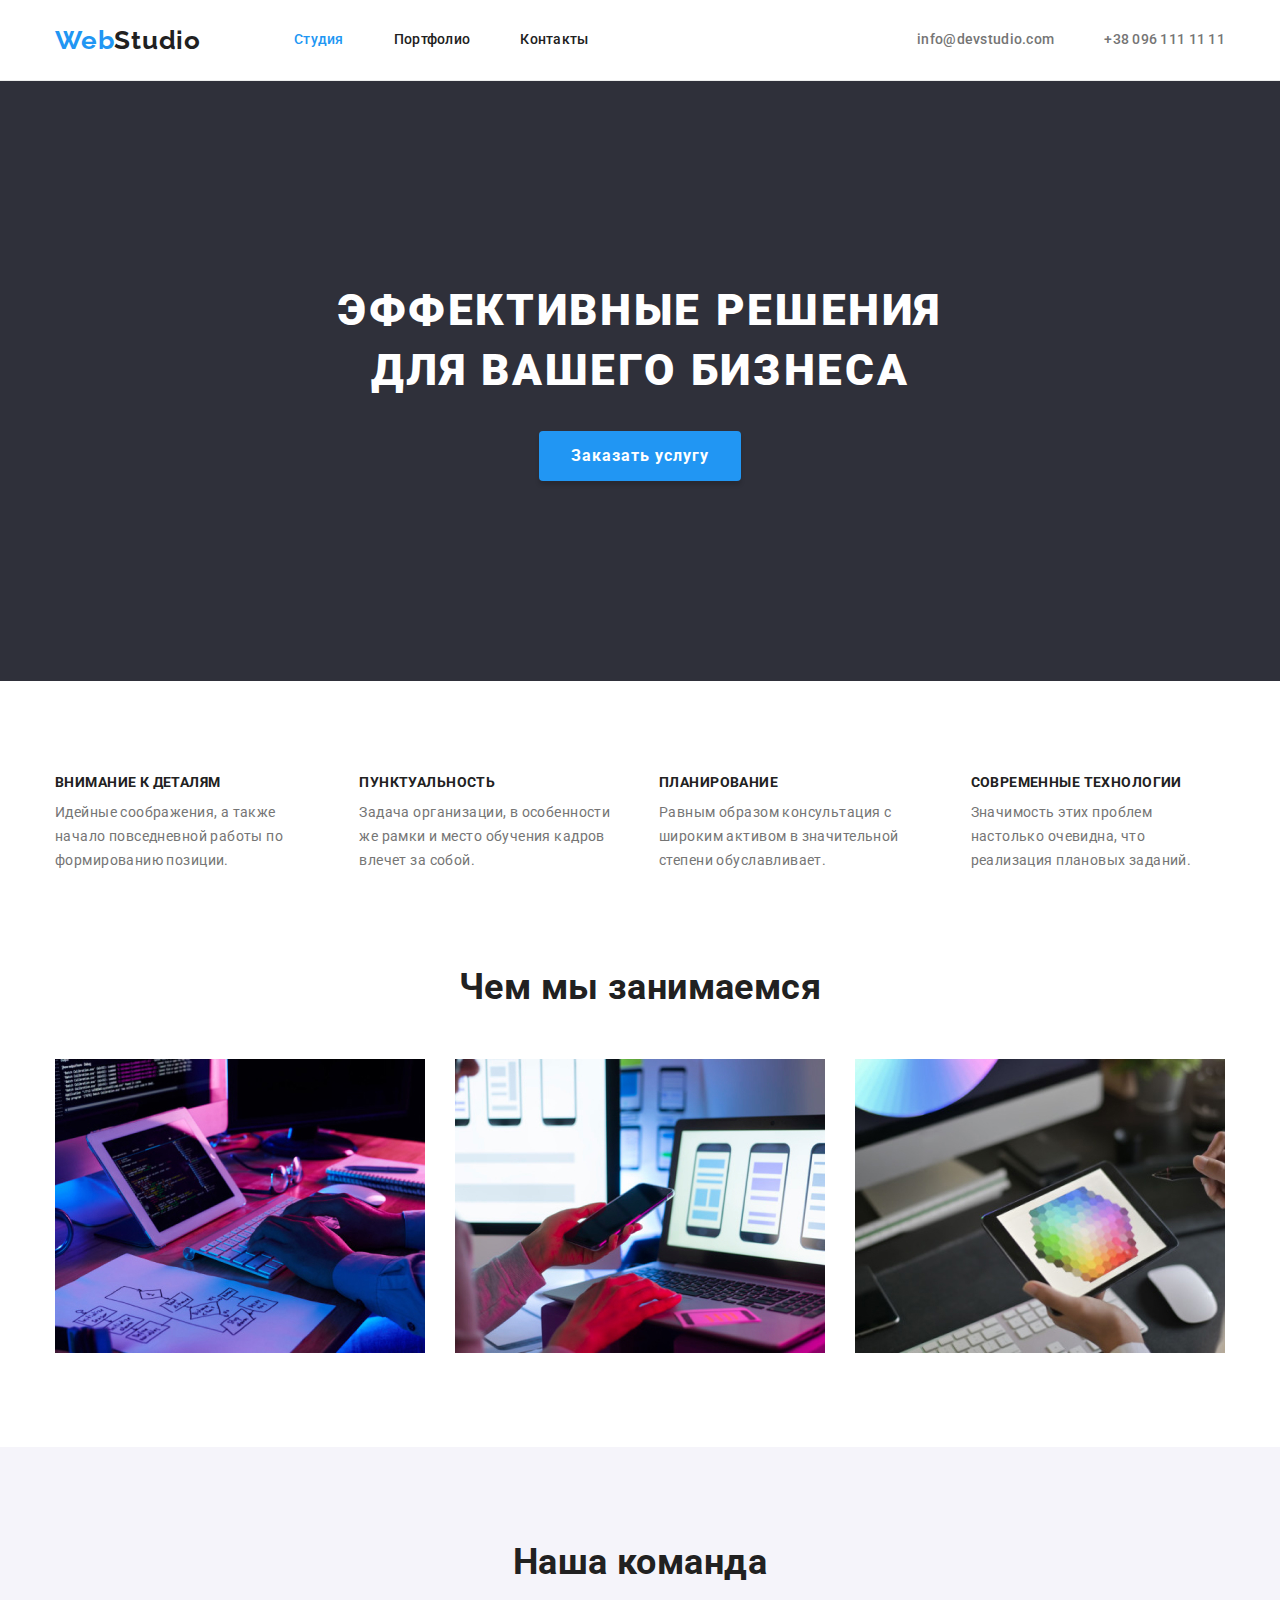
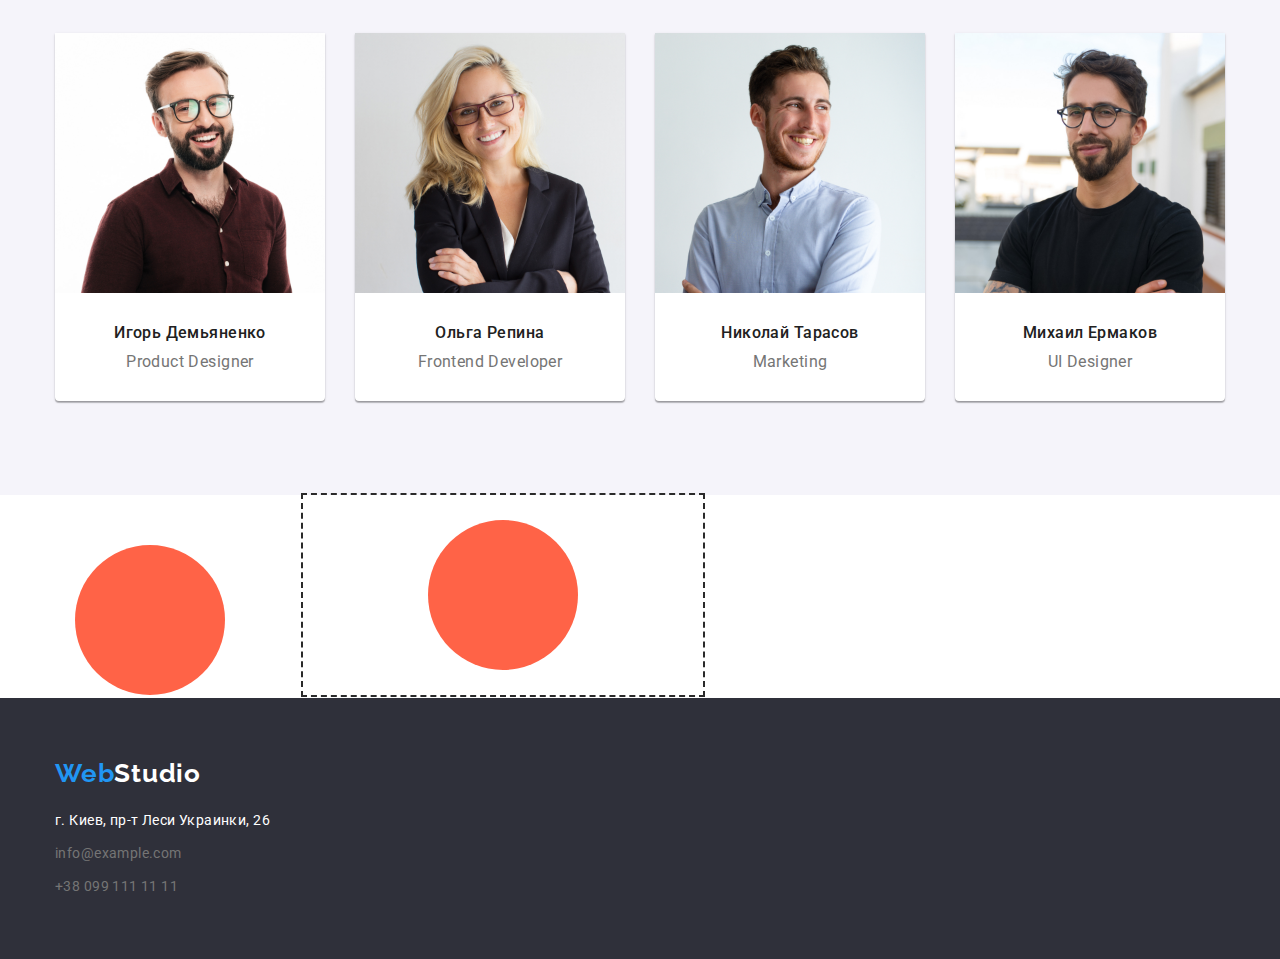
==== index.html @ 189f7c7a "Добавляет макет" ====
<!DOCTYPE html>
<html lang="ru">
<head>
    <meta charset="UTF-8">
    <meta http-equiv="X-UA-Compatible" content="IE=edge">
    <meta name="viewport" content="width=device-width, initial-scale=1.0">
    <title>WebStudio</title>
    <link rel="preconnect" href="https://fonts.googleapis.com">
    <link rel="preconnect" href="https://fonts.gstatic.com" crossorigin>
    <link href="https://fonts.googleapis.com/css2?family=Raleway:wght@700&family=Roboto:wght@400;500;700&display=swap" rel="stylesheet">
    <link rel="stylesheet" href="https://cdnjs.cloudflare.com/ajax/libs/modern-normalize/1.1.0/modern-normalize.min.css">
    <link rel="stylesheet" href="./css/styles.css">
</head>
<body>
    <!--Header-->
    <header class="header">
        <div class="container">
            <nav class="main-nav">
                <a href="./index.html" class="logo"><span class="logo-accent">Web</span>Studio</a>
            
                <ul class="sait-nav list">
                    <li class="sait-nav-item"><a href="./index.html" class="link current">Студия</a></li>
                    <li class="sait-nav-item"><a href="./portfolio.html" class="link">Портфолио</a></li>
                    <li class="sait-nav-item"><a href="" class="link">Контакты</a></li>
                </ul>
            </nav>
            
            <ul class="contacts list">
                <li class="contacts-item"><a class="contacts-link" href="mailto:info@devstudio.com">info@devstudio.com</a></li>
                <li class="contacts-item"><a class="contacts-link" href="tel:+380961111111">+38 096 111 11 11</a></li>
            
            </ul>
        </div>
    </header>
    
    <!--Main-->
    <main>
        <section class="hero">
            <div class="container">
                <h1 class="hero-title">Эффективные решения для вашего бизнеса</h1>
                <button type="button" class="hero-button">Заказать услугу</button>
            </div>
        </section>

        <!--Особенности компании-->
        <section class="features">
            <div class="container">
                <h2 class="visually-hidden">Особенности компании</h2>

                <ul class="features-list list">
                    <li class="feature-item">
                        <h3 class="feature-title">Внимание к деталям</h3>
                        <p class="feature-description">Идейные соображения, а также начало повседневной работы по формированию позиции.</p>
                    </li>

                    <li class="feature-item">
                        <h3 class="feature-title">Пунктуальность</h3>
                        <p class="feature-description">Задача организации, в особенности же рамки и место обучения кадров влечет за собой.</p>
                    </li>

                    <li class="feature-item">
                        <h3 class="feature-title">Планирование</h3>
                        <p class="feature-description">Равным образом консультация с широким активом в значительной степени обуславливает.</p>
                    </li>

                    <li class="feature-item">
                        <h3 class="feature-title">Современные технологии</h3>
                        <p class="feature-description">Значимость этих проблем настолько очевидна, что реализация плановых заданий.</p>
                    </li>
                </ul>
            </div>
        </section>

        <!--Чем мы занимаемся-->
        <section class="services">
            <div class="container">
                <h2 class="section-title">Чем мы занимаемся</h2>

                <ul class="services-list list">
                    <li class="service"><img src="./img/img1.jpg" alt="Верстка сайта" width="370"></li>
                    <li class="service"><img src="./img/img2.jpg" alt="Адаптация дизайна под телефон" width="370"></li>
                    <li class="service"><img src="./img/img3.jpg" alt="Выбор цветовой гаммы" width="370"></li>
                </ul>
            </div>
        </section>

        <!--Команда-->
        <section class="employees">
            <div class="container">
                <h2 class="section-title">Наша команда</h2>
                
                <ul class="employees-list list">
                    <li class="employee">
                        <img src="./img/employee1.jpg" alt="Фото дизайнера" width="270">
                        <div class="employee-content">
                            <h3 class="employee-name">Игорь Демьяненко</h3>
                            <p lang="en" class="employee-position">Product Designer</p>
                        </div>
                    </li>
                    <li class="employee">
                        <img src="./img/employee2.jpg" alt="Фото разработчика" width="270">
                        <div class="employee-content">
                            <h3 class="employee-name">Ольга Репина</h3>
                            <p lang="en" class="employee-position">Frontend Developer</p>
                        </div>
                    </li>
                    <li class="employee">
                        <img src="./img/employee3.jpg" alt="Фото маркетолога" width="270">
                        <div class="employee-content">
                            <h3 class="employee-name">Николай Тарасов</h3>
                            <p lang="en" class="employee-position">Marketing</p>
                        </div>
                    </li>
                    <li class="employee">
                        <img src="./img/employee4.jpg" alt="Фото дизайнера интерфейсов" width="270">
                        <div class="employee-content">
                            <h3 class="employee-name">Михаил Ермаков</h3>
                            <p lang="en" class="employee-position">UI Designer</p>
                        </div>
                    </li>
                </ul>
            </div>
        </section>
        <div>
            <svg version="1.1" xmlns="http://www.w3.org/2000/svg" xmlns:xlink="http://www.w3.org/1999/xlink"
                xmlns:ev="http://www.w3.org/2001/xml-events">
                <circle r="75" cx="50%" cy="50%" fill="tomato" />
            
            </svg>
            <svg xmlns="http://www.w3.org/2000/svg" width="400" height="200" style="outline: 2px dashed #2a2a2a;">
                <circle r="75" cx="50%" cy="50%" fill="tomato" />
            </svg>
        </div>
    </main>

    <!--Footer-->
    <footer class="footer">
        <div class="footer-box container">
            <a href="./index.html" class="logo"><span class="logo-accent">Web</span>Studio</a>
            <address class="footer-contacts">
                <ul class="contacts list">
                    <li class="footer-contacts-item"><a class="contacts-link adds" href="https://goo.gl/maps/8DTcKhsca9sqMdtq7" target="_blank"
                            rel="noopener nofollow">г. Киев, пр-т Леси Украинки, 26</a></li>
                    <li class="footer-contacts-item"><a class="contacts-link" href="mailto:">info@example.com</a></li>
                    <li class="footer-contacts-item"><a class="contacts-link" href="tel:+380961111111">+38 099 111 11 11</a></li>
                </ul>
            </address>
        </div>
    </footer>
</body>
</html>
---- css/styles.css ----
:root {
    --title-color: #212121;
    --text-color: #757575;
    --accent-color: #2196F3;
    --primery-bgr-color: #FFFFFF;
    --secondary-bgr-color: #F5F4FA;
    --footer-brg-color: #2F303A;
}

body {

    background-color: var(--primary-bgr-color);
    color: var(--title-color);
    font-size: 14px;
    font-family: 'Roboto', sans-serif;
    letter-spacing: 0.03em;
    
}
h1, h2, h3, h4 { 
    margin: 0;
    color: var(--title-color);
}
p {
    margin: 0;
    color: var(--text-color);
}
img {
    display: block;
    max-width: 100%;
    height: auto;
}
.container {
    width: 1200px;
    margin-left: auto;
    margin-right: auto;
    padding-left: 15px;
    padding-right: 15px;
}

.list {
    list-style: none;
    margin: 0;
    padding: 0;
}

/* Header */
.header {
    border-bottom: 1px solid #ECECEC;

    font-weight: 500;
    line-height: 1.14;
    letter-spacing: 0.02em;
}
.header .container {
    display: flex;
    align-items: center;
}
.main-nav {
    display: flex;
    align-items: center;
}
.logo {
    color: var(--title-color);
    font-family: 'Raleway', sans-serif;
    font-weight: 700;
    font-size: 26px;
    line-height: 1.19;
    letter-spacing: 0.03em;
    text-decoration: none;
}
.logo-accent {
    color: var(--accent-color);
}
.header .logo {
    margin-right: 93px;
}
.sait-nav {
    display: flex;
}
.sait-nav-item:not(:last-child) {
    margin-right: 50px;
}
.sait-nav .link {
    display: block;
    padding-top: 32px;
    padding-bottom: 32px;

    color: var(--title-color);
    text-decoration: none;
}
.sait-nav .link.current {
    color: var(--accent-color);
}
.header .contacts {

    display: flex;
    margin-left: auto;
}

.contacts-item:not(:last-child) {
    margin-right: 50px;

}
.contacts-link {
    color: var(--text-color);
    font-style: normal;
    text-decoration: none;
}
.sait-nav .link:hover,
.sait-nav .link:focus,
.contacts-link:hover,
.contacts-link:focus,
.contacts-link.adds:hover,
.contacts-link.adds:focus {

    color: var(--accent-color);
}

/*Hero, footer */

.hero, .footer {
    background-color: var(--footer-brg-color);
}
.hero {
    padding-top: 200px;
    padding-bottom: 200px;

    text-align: center;
}
.hero-title {
    margin: 0 auto 30px auto;
    max-width: 696px;

    color: var(--primery-bgr-color);
    font-weight: 900;
    font-size: 44px;
    line-height: 1.36;
    letter-spacing: 0.06em;
    text-transform: uppercase;
}
.hero-button {
    padding: 10px 32px;
    border: 0;
    border-radius: 4px;
    
    color: var(--primery-bgr-color);
    background-color: var(--accent-color);
    font-family: inherit;
    font-weight: 700;
    font-size: 16px;
    line-height: 1.88;
    letter-spacing: 0.06em;
    
    box-shadow: 0px 4px 4px rgba(0, 0, 0, 0.15);
    cursor: pointer;
}
.footer {
    padding-top: 60px;
    padding-bottom: 60px;
}
.footer .logo {

    
    color: var(--primery-bgr-color);
}
.footer-contacts {
    margin-top: 20px;

    line-height: 1.71;
}
.footer-contacts-item:not(:last-child) {
    margin-bottom: 9px;
}
.contacts-link.adds {
    color: var(--primery-bgr-color);
}

/*Main*/
.section-title {
    margin-bottom: 50px;

    font-weight: 700;
    font-size: 36px;
    line-height: 1.17;
    text-align: center;
}

.visually-hidden {
    position: absolute;
    width: 1px;
    height: 1px;
    margin: -1px;
    border: 0;
    padding: 0;

    white-space: nowrap;
    clip-path: inset(100%);
    clip: rect(0 0 0 0);
    overflow: hidden;
}

/*Features */
.features {
    padding-top: 94px;
}
.features-list {
    display: flex;
}
.feature-item:not(:last-child) {
    margin-right: 30px;
}
.feature-title {
    margin-bottom: 10px;

    font-weight: 700;
    font-size: 14px;
    line-height: 1.14;
    text-transform: uppercase;
}
.feature-description {
    line-height: 1.71;
}

/*Services, employees*/
.services, .employees {
    padding-top: 94px;
    padding-bottom: 94px;
}
.services-list, .employees-list {
    display: flex;
}
.service:not(:last-child) {
    margin-right: 30px;
}
.employees {
    background-color: var(--secondary-bgr-color);
}
.employee {
    background-color: var(--primery-bgr-color);
    text-align: center;

    border-radius: 0px 0px 4px 4px;
    box-shadow: 0px 1px 3px rgba(0, 0, 0, 0.12), 
                0px 1px 1px rgba(0, 0, 0, 0.14), 
                0px 2px 1px rgba(0, 0, 0, 0.2);
    
}
.employee:not(:last-child) {
    margin-right: 30px;
}
.employee-content {
    padding-top: 30px;
    padding-bottom: 30px;
}
.employee-name, .employee-position {
    font-size: 16px;
    line-height: 1.19;
    
}
.employee-name {
    margin-bottom: 10px;

    font-weight: 500;
}
/*Portfolio*/
.portfolio {    
    padding-top: 94px;
    padding-bottom: 94px;
}
.portfolio-btn-list {
    display: flex;
    justify-content: center;
    margin-bottom: 50px;
}
.portfolio-btn-item:not(:last-child) {
    margin-right: 8px;
}
.portfolio-button {
    padding: 6px 22px;
    border: 0;
    border-radius: 4px;

    color: var(--title-color);
    background-color: var(--secondary-bgr-color);
    font-family: inherit;
    font-weight: 500;
    font-size: 16px;
    line-height: 1.62;
    letter-spacing: 0.03em;

    cursor: pointer;
 
}

.portfolio-button:hover,
.portfolio-button:focus {
    color: var(--primery-bgr-color);
    background-color: var(--accent-color);
    box-shadow: 0px 3px 1px rgba(0, 0, 0, 0.1), 0px 1px 2px rgba(0, 0, 0, 0.08), 0px 2px 2px rgba(0, 0, 0, 0.12);
}
.cases {
    display: flex;
    flex-wrap: wrap;
    margin-top: -30px;
    margin-left: -30px;
    }
.case-item {
    flex-basis: calc((100% - 90px) / 3);
    margin-top: 30px;
    margin-left: 30px;

    /*margin-right: 30px;
    margin-botton: 30px;*/
}
/*.case-item:nth-child(3n) {
    margin-right: 0;
}
.case-item:nth-last-child(-n+3) {
    margin-bottom: 0;
}*/
.case-link {
    text-decoration: none;
}
.case-content {
    padding: 20px 24px;
    border: 1px solid #EEEEEE;
    border-top: 0;
}
.case-title {
    margin-bottom: 4px;

    font-weight: 700;
    font-size: 18px;
    line-height: 2;
    letter-spacing: 0.06em;

}

.cases.list .case-type {
    font-size: 16px;
    line-height: 1.88;
}
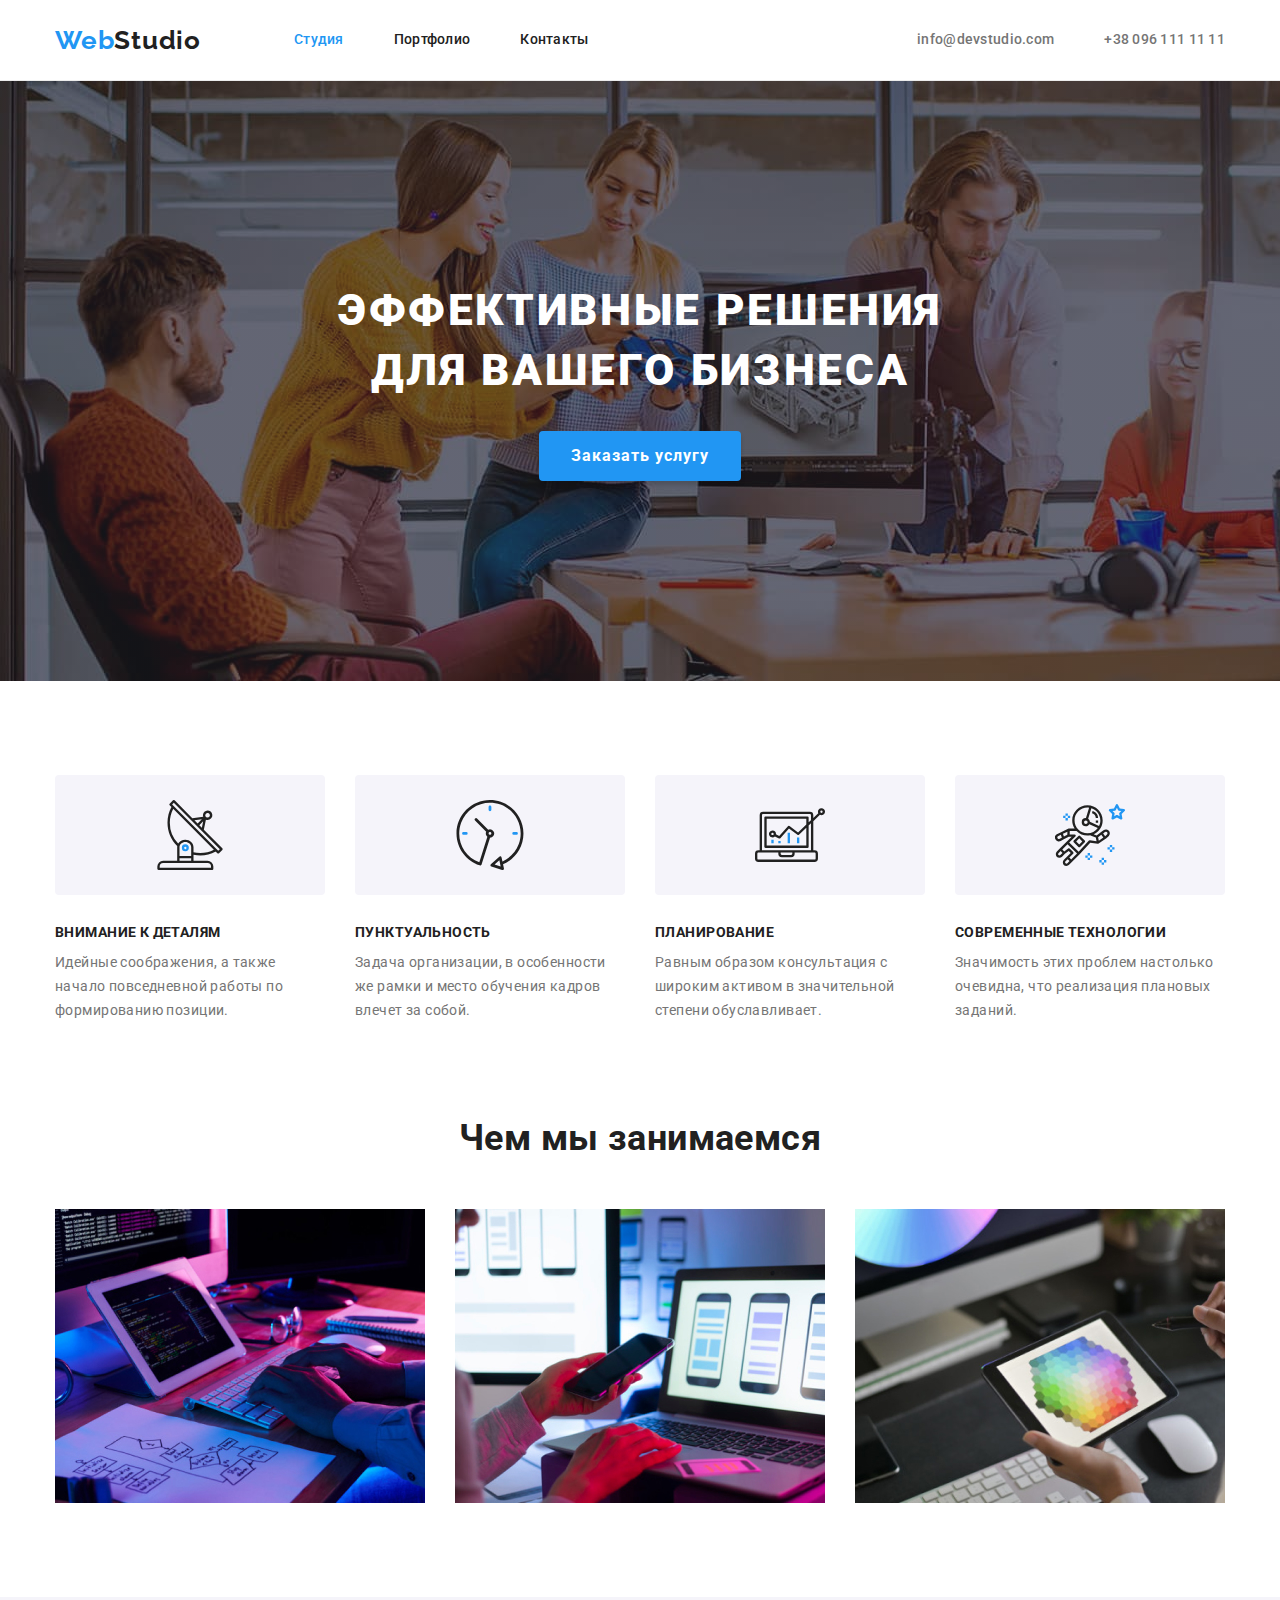
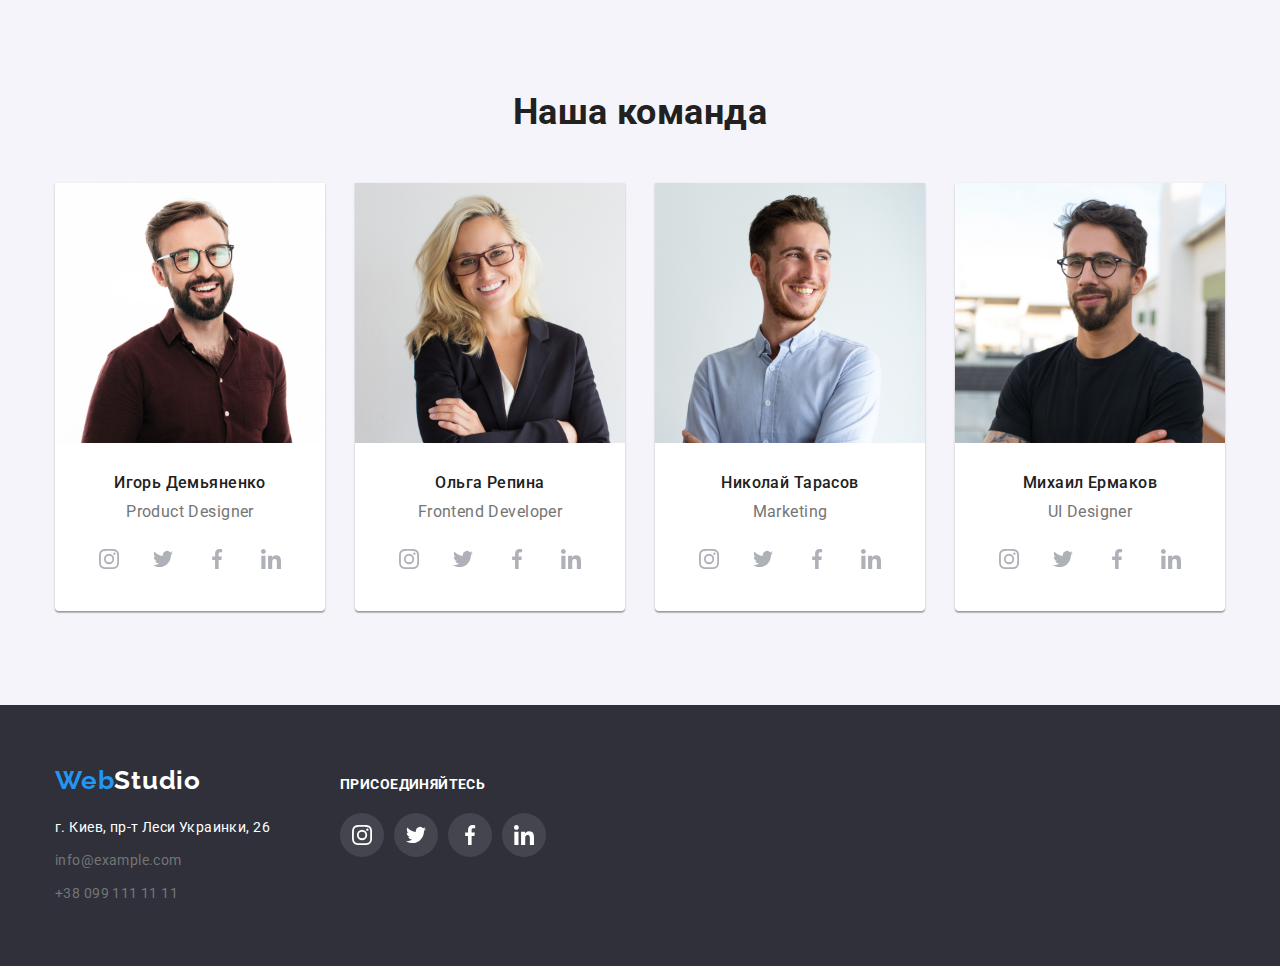
==== commit 6436f69b: "Добавляет значки соц сетей в футере и сотрудникам и фон" ====
--- a/index.html
+++ b/index.html
@@ -49,21 +49,42 @@
 
                 <ul class="features-list list">
                     <li class="feature-item">
+                        <div class="feature-thumb">
+                            <svg class="feature-icon">
+                                <use href="./img/sprite.svg#antenna"></use>
+                            </svg>
+                        </div>
                         <h3 class="feature-title">Внимание к деталям</h3>
                         <p class="feature-description">Идейные соображения, а также начало повседневной работы по формированию позиции.</p>
                     </li>
 
                     <li class="feature-item">
+                        <div class="feature-thumb">
+                            <svg class="feature-icon">
+                                <use href="./img/sprite.svg#clock"></use>
+                            </svg>
+                        </div>
                         <h3 class="feature-title">Пунктуальность</h3>
                         <p class="feature-description">Задача организации, в особенности же рамки и место обучения кадров влечет за собой.</p>
                     </li>
 
                     <li class="feature-item">
+                        
+                        <div class="feature-thumb">
+                            <svg class="feature-icon">
+                                <use href="./img/sprite.svg#diagram"></use>
+                            </svg>
+                        </div>
                         <h3 class="feature-title">Планирование</h3>
                         <p class="feature-description">Равным образом консультация с широким активом в значительной степени обуславливает.</p>
                     </li>
 
                     <li class="feature-item">
+                        <div class="feature-thumb">
+                            <svg class="feature-icon">
+                                <use href="./img/sprite.svg#astronaut"></use>
+                            </svg>
+                        </div>
                         <h3 class="feature-title">Современные технологии</h3>
                         <p class="feature-description">Значимость этих проблем настолько очевидна, что реализация плановых заданий.</p>
                     </li>
@@ -96,13 +117,74 @@
                             <h3 class="employee-name">Игорь Демьяненко</h3>
                             <p lang="en" class="employee-position">Product Designer</p>
                         </div>
-                    </li>
+                        <ul class="socials-list list">
+                            <li class="socials-item">
+                                <a href="" target="_blank" rel="noopener nofollow" class="socials-link">
+                                    <svg class="socials-icon">
+                                        <use href="./img/sprite.svg#instagram"></use>
+                                    </svg>
+                                </a>
+                            </li>
+                            <li class="socials-item">
+                                <a href="" target="_blank" rel="noopener nofollow" class="socials-link">
+                                    <svg class="socials-icon">
+                                        <use href="./img/sprite.svg#twitter"></use>
+                                    </svg>
+                                </a>
+                            </li>
+                            <li class="socials-item">
+                                <a href="" target="_blank" rel="noopener nofollow" class="socials-link">
+                                    <svg class="socials-icon">
+                                        <use href="./img/sprite.svg#facebook"></use>
+                                    </svg>
+                                </a>
+                            </li>
+                            <li class="socials-item">
+                                <a href="" target="_blank" rel="noopener nofollow" class="socials-link">
+                                    <svg class="socials-icon">
+                                        <use href="./img/sprite.svg#linkedin"></use>
+                                    </svg>
+                                </a>
+                            </li>
+                        </ul>
+                    </li>
+
                     <li class="employee">
                         <img src="./img/employee2.jpg" alt="Фото разработчика" width="270">
                         <div class="employee-content">
                             <h3 class="employee-name">Ольга Репина</h3>
                             <p lang="en" class="employee-position">Frontend Developer</p>
                         </div>
+                        <ul class="socials-list list">
+                            <li class="socials-item">
+                                <a href="" target="_blank" rel="noopener nofollow" class="socials-link">
+                                    <svg class="socials-icon">
+                                        <use href="./img/sprite.svg#instagram"></use>
+                                    </svg>
+                                </a>
+                            </li>
+                            <li class="socials-item">
+                                <a href="" target="_blank" rel="noopener nofollow" class="socials-link">
+                                    <svg class="socials-icon">
+                                        <use href="./img/sprite.svg#twitter"></use>
+                                    </svg>
+                                </a>
+                            </li>
+                            <li class="socials-item">
+                                <a href="" target="_blank" rel="noopener nofollow" class="socials-link">
+                                    <svg class="socials-icon">
+                                        <use href="./img/sprite.svg#facebook"></use>
+                                    </svg>
+                                </a>
+                            </li>
+                            <li class="socials-item">
+                                <a href="" target="_blank" rel="noopener nofollow" class="socials-link">
+                                    <svg class="socials-icon">
+                                        <use href="./img/sprite.svg#linkedin"></use>
+                                    </svg>
+                                </a>
+                            </li>
+                        </ul>
                     </li>
                     <li class="employee">
                         <img src="./img/employee3.jpg" alt="Фото маркетолога" width="270">
@@ -110,6 +192,36 @@
                             <h3 class="employee-name">Николай Тарасов</h3>
                             <p lang="en" class="employee-position">Marketing</p>
                         </div>
+                        <ul class="socials-list list">
+                            <li class="socials-item">
+                                <a href="" target="_blank" rel="noopener nofollow" class="socials-link">
+                                    <svg class="socials-icon">
+                                        <use href="./img/sprite.svg#instagram"></use>
+                                    </svg>
+                                </a>
+                            </li>
+                            <li class="socials-item">
+                                <a href="" target="_blank" rel="noopener nofollow" class="socials-link">
+                                    <svg class="socials-icon">
+                                        <use href="./img/sprite.svg#twitter"></use>
+                                    </svg>
+                                </a>
+                            </li>
+                            <li class="socials-item">
+                                <a href="" target="_blank" rel="noopener nofollow" class="socials-link">
+                                    <svg class="socials-icon">
+                                        <use href="./img/sprite.svg#facebook"></use>
+                                    </svg>
+                                </a>
+                            </li>
+                            <li class="socials-item">
+                                <a href="" target="_blank" rel="noopener nofollow" class="socials-link">
+                                    <svg class="socials-icon">
+                                        <use href="./img/sprite.svg#linkedin"></use>
+                                    </svg>
+                                </a>
+                            </li>
+                        </ul>
                     </li>
                     <li class="employee">
                         <img src="./img/employee4.jpg" alt="Фото дизайнера интерфейсов" width="270">
@@ -117,34 +229,90 @@
                             <h3 class="employee-name">Михаил Ермаков</h3>
                             <p lang="en" class="employee-position">UI Designer</p>
                         </div>
+                        <ul class="socials-list list">
+                            <li class="socials-item">
+                                <a href="" target="_blank" rel="noopener nofollow" class="socials-link">
+                                    <svg class="socials-icon">
+                                        <use href="./img/sprite.svg#instagram"></use>
+                                    </svg>
+                                </a>
+                            </li>
+                            <li class="socials-item">
+                                <a href="" target="_blank" rel="noopener nofollow" class="socials-link">
+                                    <svg class="socials-icon">
+                                        <use href="./img/sprite.svg#twitter"></use>
+                                    </svg>
+                                </a>
+                            </li>
+                            <li class="socials-item">
+                                <a href="" target="_blank" rel="noopener nofollow" class="socials-link">
+                                    <svg class="socials-icon">
+                                        <use href="./img/sprite.svg#facebook"></use>
+                                    </svg>
+                                </a>
+                            </li>
+                            <li class="socials-item">
+                                <a href="" target="_blank" rel="noopener nofollow" class="socials-link">
+                                    <svg class="socials-icon">
+                                        <use href="./img/sprite.svg#linkedin"></use>
+                                    </svg>
+                                </a>
+                            </li>
+                        </ul>
                     </li>
                 </ul>
             </div>
         </section>
-        <div>
-            <svg version="1.1" xmlns="http://www.w3.org/2000/svg" xmlns:xlink="http://www.w3.org/1999/xlink"
-                xmlns:ev="http://www.w3.org/2001/xml-events">
-                <circle r="75" cx="50%" cy="50%" fill="tomato" />
-            
-            </svg>
-            <svg xmlns="http://www.w3.org/2000/svg" width="400" height="200" style="outline: 2px dashed #2a2a2a;">
-                <circle r="75" cx="50%" cy="50%" fill="tomato" />
-            </svg>
-        </div>
     </main>
 
     <!--Footer-->
     <footer class="footer">
         <div class="footer-box container">
-            <a href="./index.html" class="logo"><span class="logo-accent">Web</span>Studio</a>
-            <address class="footer-contacts">
-                <ul class="contacts list">
-                    <li class="footer-contacts-item"><a class="contacts-link adds" href="https://goo.gl/maps/8DTcKhsca9sqMdtq7" target="_blank"
-                            rel="noopener nofollow">г. Киев, пр-т Леси Украинки, 26</a></li>
-                    <li class="footer-contacts-item"><a class="contacts-link" href="mailto:">info@example.com</a></li>
-                    <li class="footer-contacts-item"><a class="contacts-link" href="tel:+380961111111">+38 099 111 11 11</a></li>
-                </ul>
-            </address>
+            <div class="footer-contacts-box">
+                <a href="./index.html" class="logo"><span class="logo-accent">Web</span>Studio</a>
+                <address class="footer-contacts">
+                    <ul class="contacts list">
+                        <li class="footer-contacts-item"><a class="contacts-link adds" href="https://goo.gl/maps/8DTcKhsca9sqMdtq7" target="_blank"
+                                rel="noopener nofollow">г. Киев, пр-т Леси Украинки, 26</a></li>
+                        <li class="footer-contacts-item"><a class="contacts-link" href="mailto:">info@example.com</a></li>
+                        <li class="footer-contacts-item"><a class="contacts-link" href="tel:+380961111111">+38 099 111 11 11</a></li>
+                    </ul>
+                </address>
+            </div>
+            <div class="footer-socials">
+                <p class="text">ПРИСОЕДИНЯЙТЕСЬ</p>
+
+                <ul class="socials-list list">
+                    <li class="socials-item">
+                        <a href="" target="_blank" rel="noopener nofollow" class="socials-link">
+                            <svg class="socials-icon">
+                                <use href="./img/sprite.svg#instagram"></use>
+                            </svg>
+                        </a>
+                    </li>
+                    <li class="socials-item">
+                        <a href="" target="_blank" rel="noopener nofollow" class="socials-link">
+                            <svg class="socials-icon">
+                                <use href="./img/sprite.svg#twitter"></use>
+                            </svg>
+                        </a>
+                    </li>
+                    <li class="socials-item">
+                        <a href="" target="_blank" rel="noopener nofollow" class="socials-link">
+                            <svg class="socials-icon">
+                                <use href="./img/sprite.svg#facebook"></use>
+                            </svg>
+                        </a>
+                    </li>
+                    <li class="socials-item">
+                        <a href="" target="_blank" rel="noopener nofollow" class="socials-link">
+                            <svg class="socials-icon">
+                                <use href="./img/sprite.svg#linkedin"></use>
+                            </svg>
+                        </a>
+                    </li>
+                </ul>
+            </div>
         </div>
     </footer>
 </body>
--- a/css/styles.css
+++ b/css/styles.css
@@ -116,16 +116,24 @@
     color: var(--accent-color);
 }
 
-/*Hero, footer */
-
-.hero, .footer {
-    background-color: var(--footer-brg-color);
-}
+/*Hero */
+
+
 .hero {
+    max-width: 1600px;
+    height: 600px;
+    margin-left: auto;
+    margin-right: auto;
     padding-top: 200px;
     padding-bottom: 200px;
 
     text-align: center;
+
+    background-image: linear-gradient(
+            to right, 
+            rgba(47, 48, 58, 0.4),
+            rgba(47, 48, 58, 0.4)), 
+        url(../img/hero-background.jpg);
 }
 .hero-title {
     margin: 0 auto 30px auto;
@@ -154,13 +162,24 @@
     box-shadow: 0px 4px 4px rgba(0, 0, 0, 0.15);
     cursor: pointer;
 }
+
+/*Footer*/
+.hero,
+.footer {
+    background-color: var(--footer-brg-color);
+}
+
 .footer {
     padding-top: 60px;
     padding-bottom: 60px;
 }
+.footer-box {
+    display: flex;
+}
+.footer-contacts-box {
+    margin-right: 70px;
+}
 .footer .logo {
-
-    
     color: var(--primery-bgr-color);
 }
 .footer-contacts {
@@ -173,6 +192,52 @@
 }
 .contacts-link.adds {
     color: var(--primery-bgr-color);
+}
+.footer-socials {}
+
+.footer-socials>.text {
+    margin-top: 12px;
+    margin-bottom: 20px;
+
+    font-weight: 700;
+    line-height: 1.14;
+    color: var(--primery-bgr-color);
+}
+
+.socials-list {
+    display: flex;
+}
+
+.socials-item:not(:last-child) {
+    margin-right: 10px;
+}
+
+.socials-link {
+    display: block;
+    width: 44px;
+    height: 44px;
+    border-radius: 50%;
+}
+
+.footer-socials .socials-link {
+    background-color: rgba(255, 255, 255, 0.1);
+}
+
+.socials-icon {
+    margin: 12px;
+    width: 20px;
+    height: 20px;
+    object-position: center;
+}
+
+.footer-socials .socials-icon {
+    fill: var(--primery-bgr-color);
+}
+
+.footer-socials .socials-link:hover,
+.footer-socials .socials-link:focus {
+    background-color: var(--accent-color);
+
 }
 
 /*Main*/
@@ -209,6 +274,23 @@
 .feature-item:not(:last-child) {
     margin-right: 30px;
 }
+.feature-thumb{
+    margin-bottom: 30px;
+    padding-top: 25px;
+    padding-bottom: 25px;
+    width: 270px;
+    height: 120px;
+    border-radius: 4px;
+    text-align: center;
+
+    background-color: var(--secondary-bgr-color);
+}
+.feature-icon {
+    margin-left: auto;
+    width: 70px;
+    height: 70px;
+
+}
 .feature-title {
     margin-bottom: 10px;
 
@@ -220,6 +302,7 @@
 .feature-description {
     line-height: 1.71;
 }
+
 
 /*Services, employees*/
 .services, .employees {
@@ -250,7 +333,7 @@
 }
 .employee-content {
     padding-top: 30px;
-    padding-bottom: 30px;
+    padding-bottom: 16px;
 }
 .employee-name, .employee-position {
     font-size: 16px;
@@ -262,6 +345,23 @@
 
     font-weight: 500;
 }
+.employees .socials-list {
+    justify-content: center;
+    margin-bottom: 30px;
+}     
+.employees .socials-icon {    
+    fill: #AFB1B8;
+}
+.employees .socials-link:hover,
+.employees .socials-link:focus {
+    background-color: var(--accent-color);
+ 
+}
+.employees .socials-link:hover .socials-icon,
+.employees .socials-link:focus .socials-icon{
+fill: var(--primery-bgr-color);
+}
+
 /*Portfolio*/
 .portfolio {    
     padding-top: 94px;
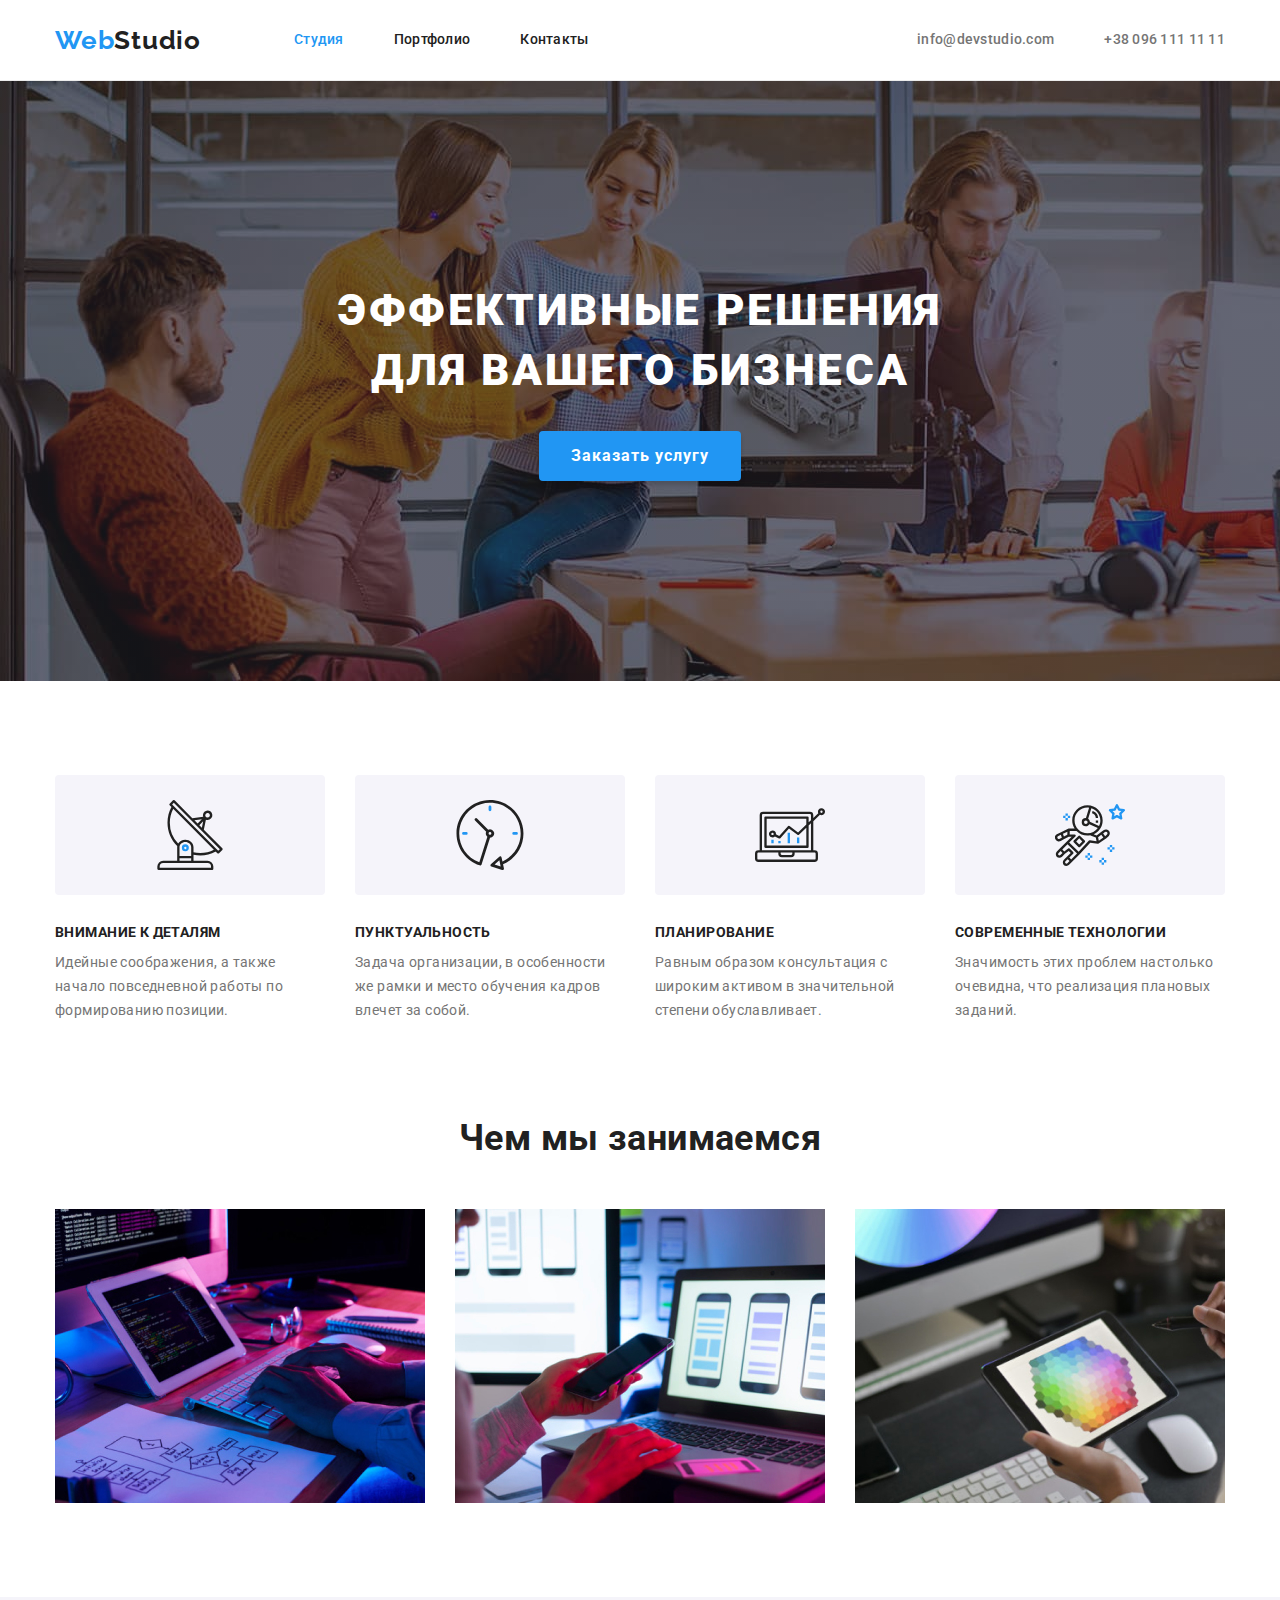
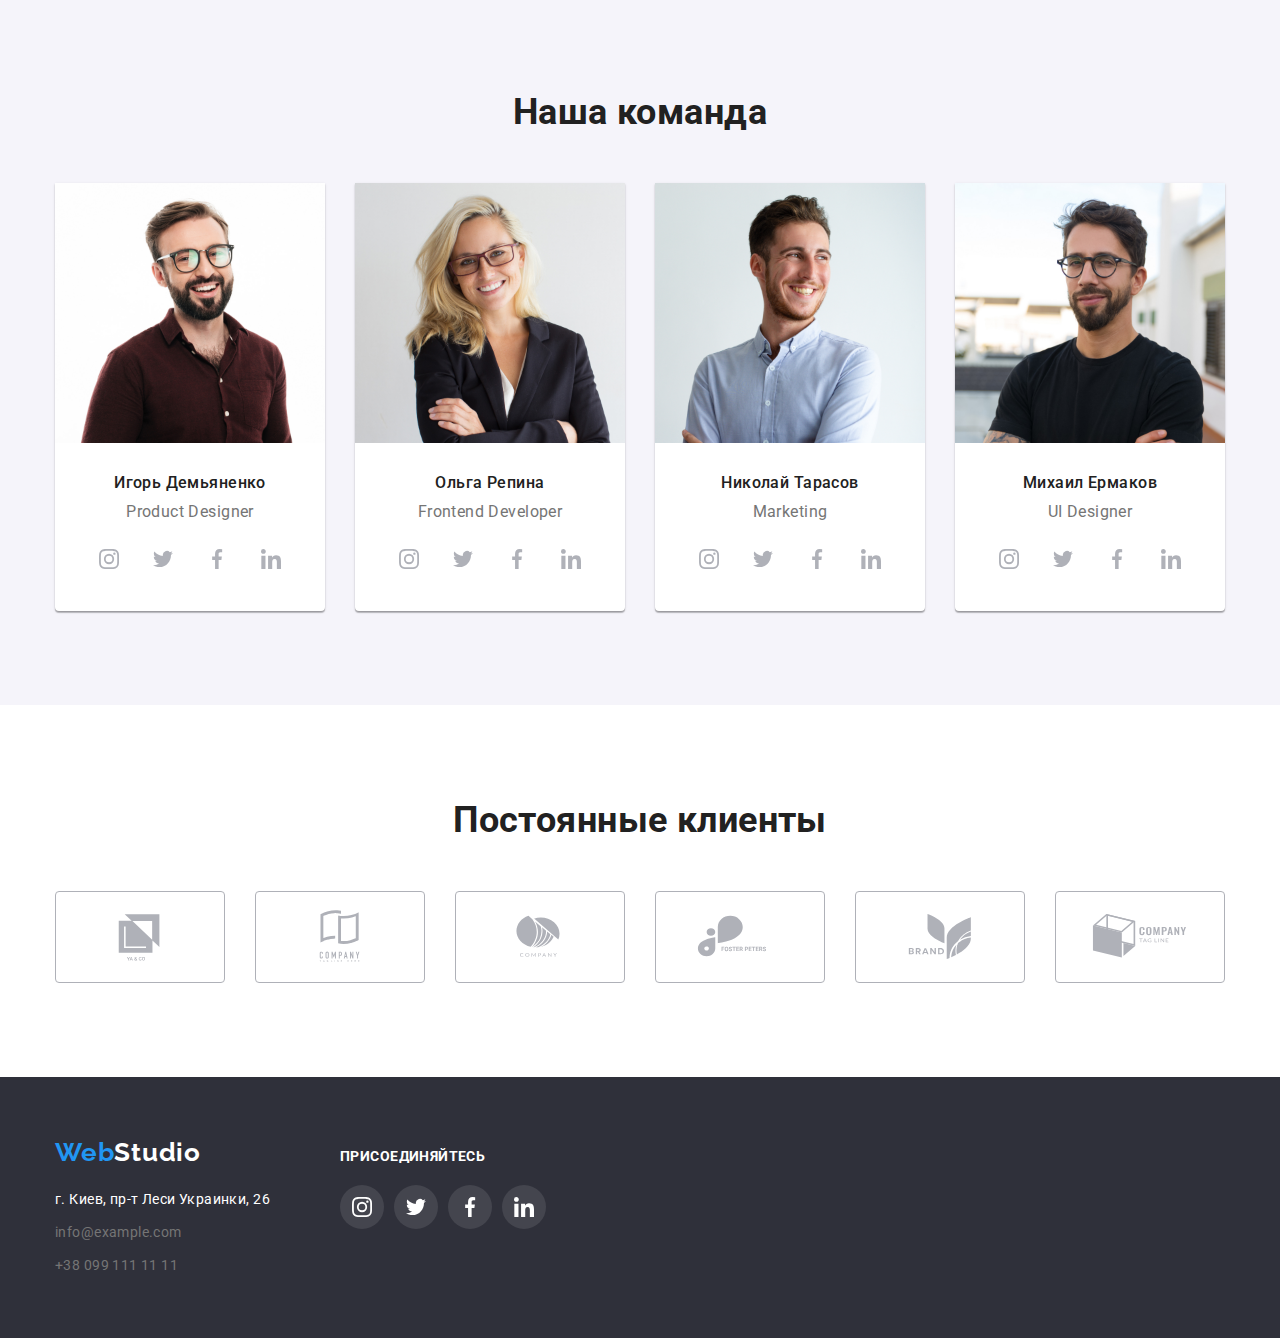
==== commit df15f4d9: "Добавляет секцию Клиенты" ====
--- a/index.html
+++ b/index.html
@@ -263,6 +263,58 @@
                 </ul>
             </div>
         </section>
+        <!--Клиенты-->
+        <section class="clients">
+            <div class="container">
+                <h2 class="section-title">Постоянные клиенты</h2>
+        
+                <ul class="clients-list list">
+                    <li class="clients-item">
+                        <a href="" class="clients-link">
+                            <svg class="clients-logo">
+                                <use href="./img/sprite.svg#client-1" target="_blank" rel="noopener nofollow"></use>
+                            </svg>
+                        </a>
+                    </li>
+                    <li class="clients-item">
+                        <a href="" class="clients-link">
+                            <svg class="clients-logo">
+                                <use href="./img/sprite.svg#client-2" target="_blank" rel="noopener nofollow"></use>
+                                <use></use>
+                            </svg>
+                        </a>
+                    </li>
+                    <li class="clients-item">
+                        <a href="" class="clients-link">
+                            <svg class="clients-logo">
+                                <use href="./img/sprite.svg#client-3" target="_blank" rel="noopener nofollow"></use>
+                            </svg>
+                        </a>
+                    </li>
+                    <li class="clients-item">
+                        <a href="" class="clients-link">
+                            <svg class="clients-logo">
+                                <use href="./img/sprite.svg#client-4" target="_blank" rel="noopener nofollow"></use>
+                            </svg>
+                        </a>
+                    </li>
+                    <li class="clients-item">
+                        <a href="" class="clients-link">
+                            <svg class="clients-logo">
+                                <use href="./img/sprite.svg#client-5" target="_blank" rel="noopener nofollow"></use>
+                            </svg>
+                        </a>
+                    </li>
+                    <li class="clients-item">
+                        <a href="" class="clients-link">
+                            <svg class="clients-logo">
+                                <use href="./img/sprite.svg#client-6" target="_blank" rel="noopener nofollow"></use>
+                            </svg>
+                        </a>
+                    </li>
+                </ul>
+            </div>
+        </section>
     </main>
 
     <!--Footer-->
@@ -314,6 +366,7 @@
                 </ul>
             </div>
         </div>
+
     </footer>
 </body>
 </html>--- a/css/styles.css
+++ b/css/styles.css
@@ -227,7 +227,6 @@
     margin: 12px;
     width: 20px;
     height: 20px;
-    object-position: center;
 }
 
 .footer-socials .socials-icon {
@@ -305,7 +304,7 @@
 
 
 /*Services, employees*/
-.services, .employees {
+.services, .employees, .clients {
     padding-top: 94px;
     padding-bottom: 94px;
 }
@@ -360,6 +359,36 @@
 .employees .socials-link:hover .socials-icon,
 .employees .socials-link:focus .socials-icon{
 fill: var(--primery-bgr-color);
+}
+
+/*Clients*/
+.clients-list{
+    display: flex;
+    justify-content: space-between;
+}
+.clients-link {
+    display: flex;
+    justify-content: center;
+    align-items: center;
+    width: 170px;
+    height: 92px;
+    border: 1px solid #AFB1B8;
+    border-radius: 4px;
+
+}
+.clients-logo {
+    width: 106px;
+    height: 60px;
+    object-position: center;
+    fill: #AFB1B8;
+}
+.clients-link:hover,
+.clients-link:focus {
+    border-color: var(--accent-color);
+}
+.clients-link:hover .clients-logo,
+.clients-link:focus .clients-logo {
+    fill: var(--accent-color);
 }
 
 /*Portfolio*/
@@ -418,6 +447,13 @@
 .case-item:nth-last-child(-n+3) {
     margin-bottom: 0;
 }*/
+.case-item:hover,
+.case-item:focus {
+    box-shadow: 0px 1px 1px rgba(0, 0, 0, 0.12), 
+                0px 4px 4px rgba(0, 0, 0, 0.06), 
+                1px 4px 6px rgba(0, 0, 0, 0.16);
+}
+
 .case-link {
     text-decoration: none;
 }
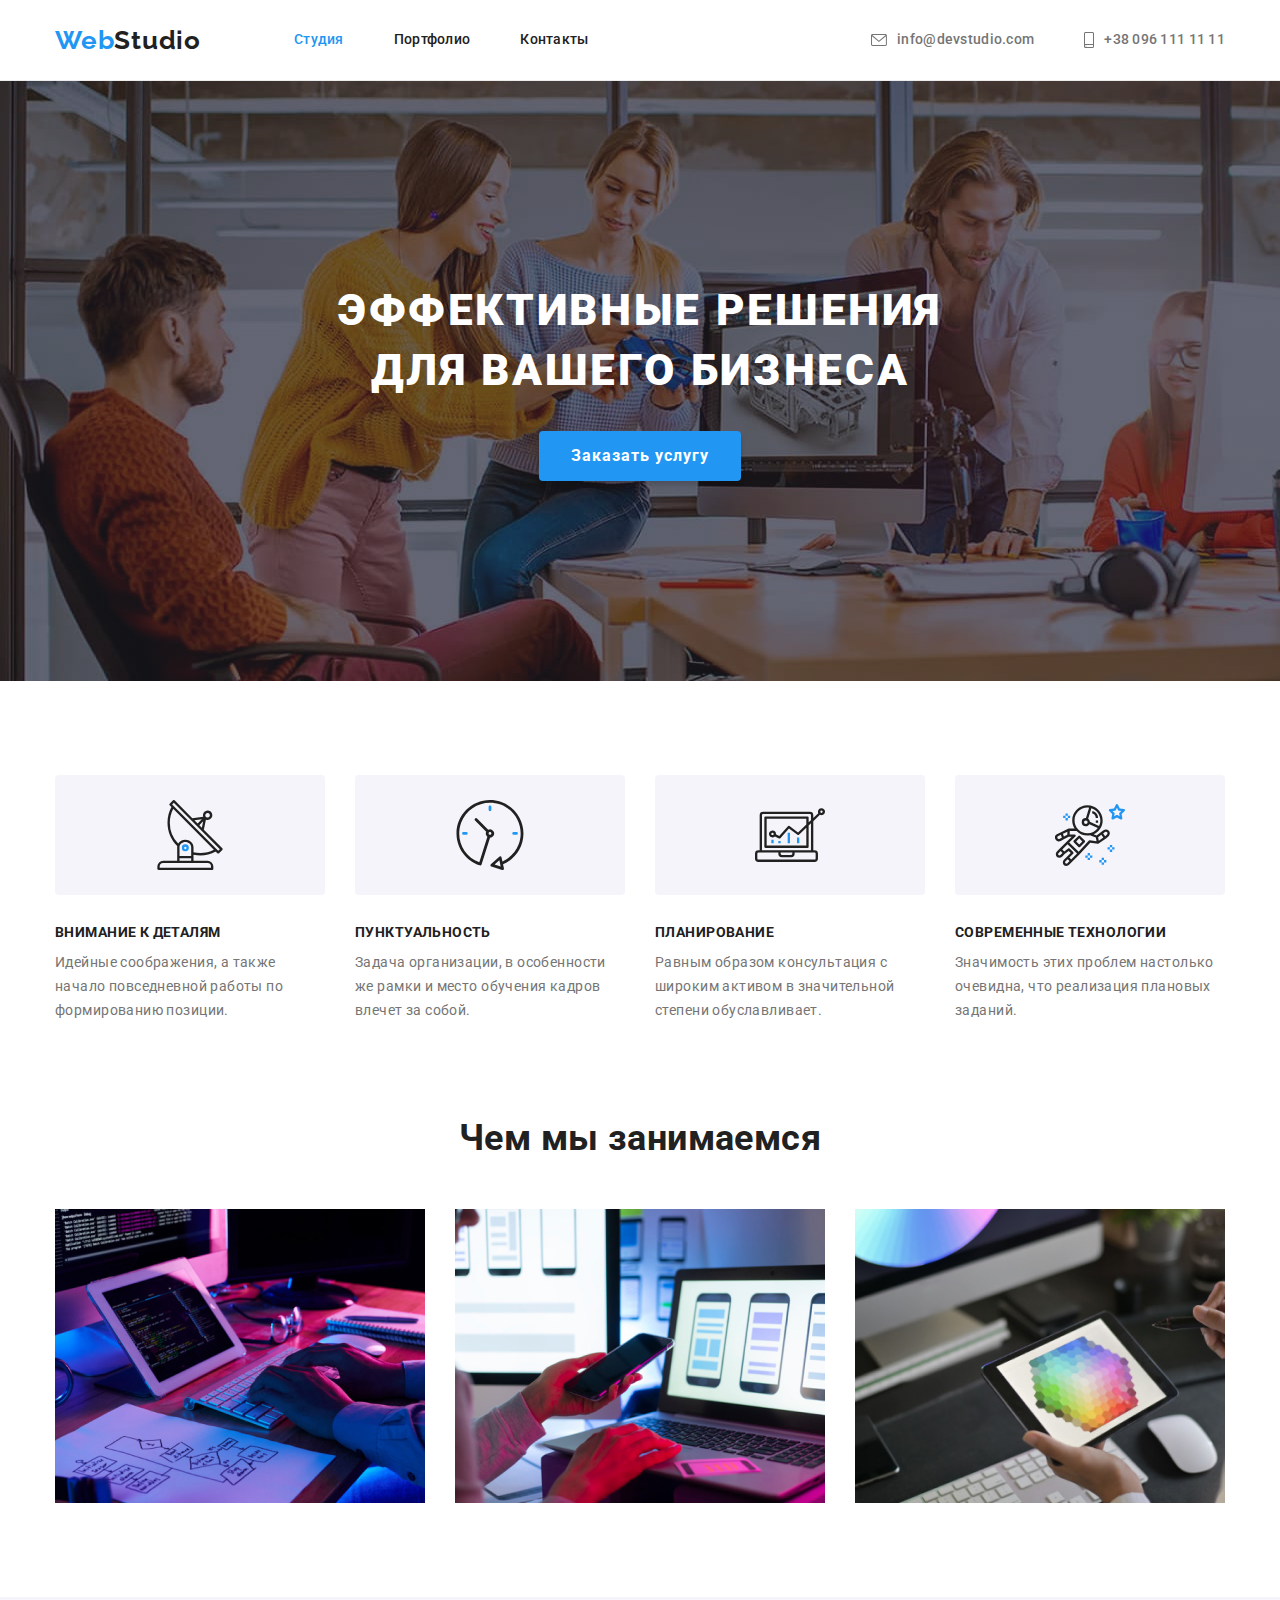
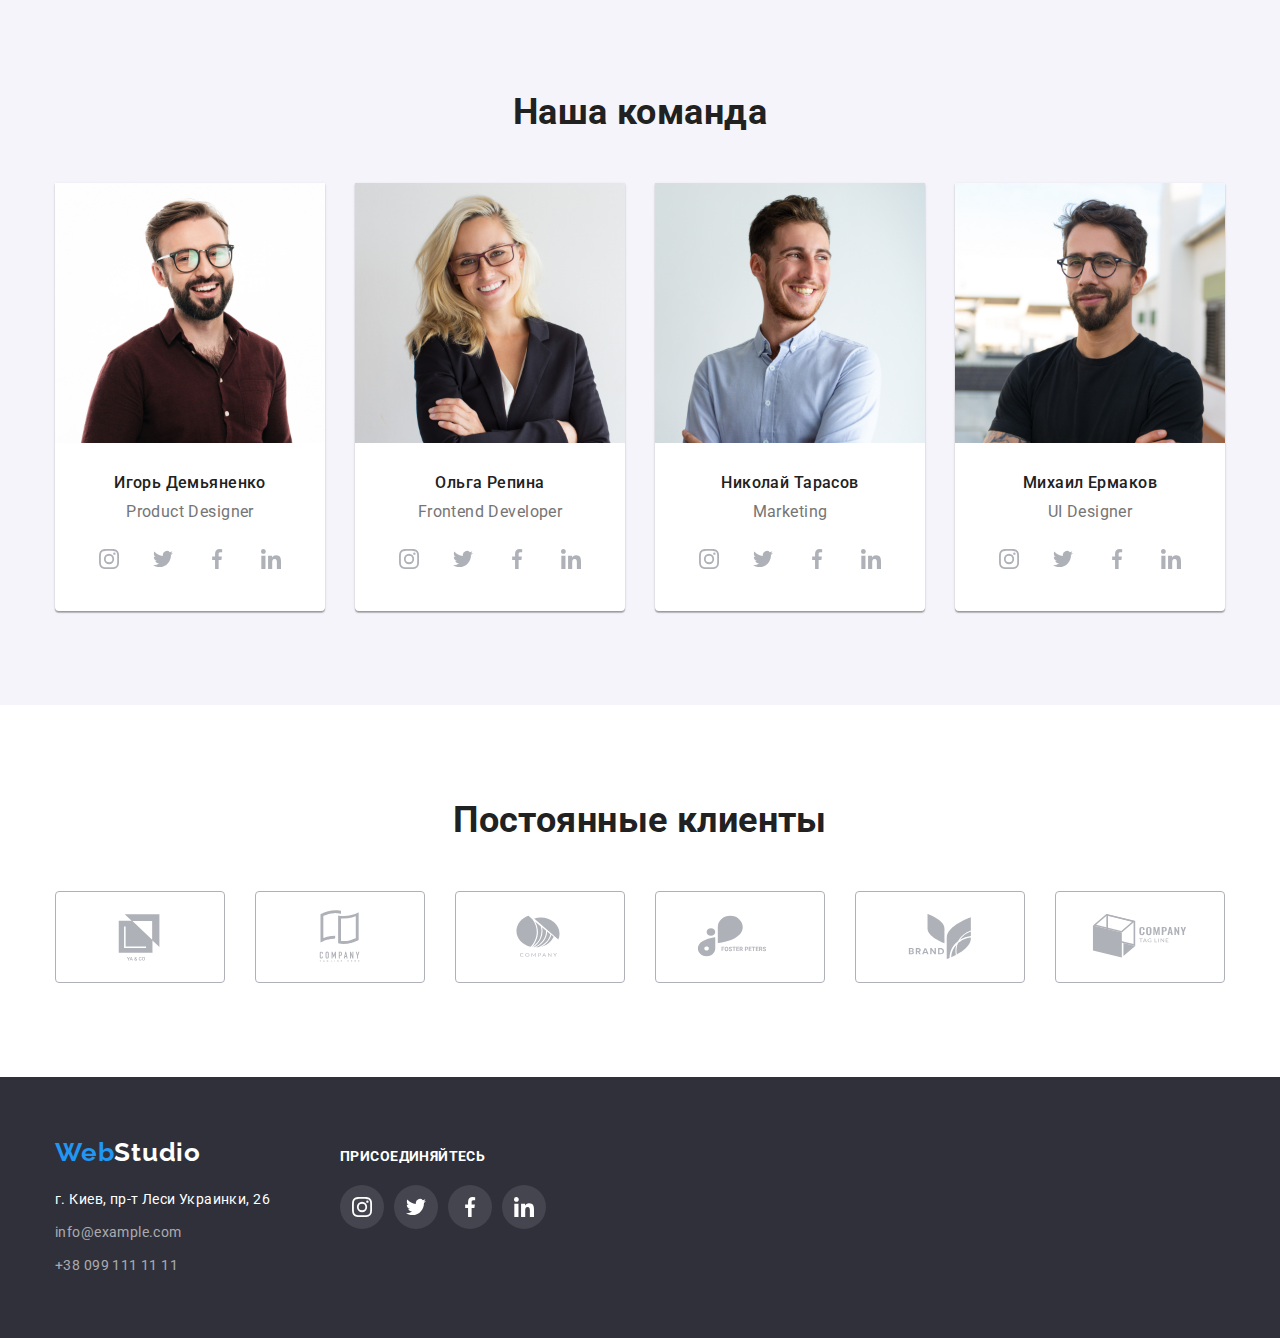
==== commit f6a54bdc: "Добавляет иконки к контактам в хедере" ====
--- a/index.html
+++ b/index.html
@@ -26,8 +26,22 @@
             </nav>
             
             <ul class="contacts list">
-                <li class="contacts-item"><a class="contacts-link" href="mailto:info@devstudio.com">info@devstudio.com</a></li>
-                <li class="contacts-item"><a class="contacts-link" href="tel:+380961111111">+38 096 111 11 11</a></li>
+                <li class="contacts-item">
+                    <a class="contacts-link" href="mailto:info@devstudio.com">
+                        <svg class="icon"  width="16" height="12">
+                            <use href="./img/sprite.svg#envelope"></use>
+                        </svg>
+                        info@devstudio.com
+                    </a>
+                </li>
+                <li class="contacts-item">
+                    <a class="contacts-link" href="tel:+380961111111">
+                        <svg class="icon"  width="10" height="16">
+                            <use href="./img/sprite.svg#smartphone"></use>
+                        </svg>
+                        +38 096 111 11 11
+                    </a>
+                </li>
             
             </ul>
         </div>
@@ -270,45 +284,45 @@
         
                 <ul class="clients-list list">
                     <li class="clients-item">
-                        <a href="" class="clients-link">
-                            <svg class="clients-logo">
-                                <use href="./img/sprite.svg#client-1" target="_blank" rel="noopener nofollow"></use>
-                            </svg>
-                        </a>
-                    </li>
-                    <li class="clients-item">
-                        <a href="" class="clients-link">
-                            <svg class="clients-logo">
-                                <use href="./img/sprite.svg#client-2" target="_blank" rel="noopener nofollow"></use>
+                        <a href="" class="clients-link" target="_blank" rel="noopener nofollow">
+                            <svg class="clients-logo">
+                                <use href="./img/sprite.svg#client-1"></use>
+                            </svg>
+                        </a>
+                    </li>
+                    <li class="clients-item">
+                        <a href="" class="clients-link" target="_blank" rel="noopener nofollow">
+                            <svg class="clients-logo">
+                                <use href="./img/sprite.svg#client-2"></use>
                                 <use></use>
                             </svg>
                         </a>
                     </li>
                     <li class="clients-item">
-                        <a href="" class="clients-link">
-                            <svg class="clients-logo">
-                                <use href="./img/sprite.svg#client-3" target="_blank" rel="noopener nofollow"></use>
-                            </svg>
-                        </a>
-                    </li>
-                    <li class="clients-item">
-                        <a href="" class="clients-link">
-                            <svg class="clients-logo">
-                                <use href="./img/sprite.svg#client-4" target="_blank" rel="noopener nofollow"></use>
-                            </svg>
-                        </a>
-                    </li>
-                    <li class="clients-item">
-                        <a href="" class="clients-link">
-                            <svg class="clients-logo">
-                                <use href="./img/sprite.svg#client-5" target="_blank" rel="noopener nofollow"></use>
-                            </svg>
-                        </a>
-                    </li>
-                    <li class="clients-item">
-                        <a href="" class="clients-link">
-                            <svg class="clients-logo">
-                                <use href="./img/sprite.svg#client-6" target="_blank" rel="noopener nofollow"></use>
+                        <a href="" class="clients-link" target="_blank" rel="noopener nofollow">
+                            <svg class="clients-logo">
+                                <use href="./img/sprite.svg#client-3"></use>
+                            </svg>
+                        </a>
+                    </li>
+                    <li class="clients-item">
+                        <a href="" class="clients-link" target="_blank" rel="noopener nofollow">
+                            <svg class="clients-logo">
+                                <use href="./img/sprite.svg#client-4"></use>
+                            </svg>
+                        </a>
+                    </li>
+                    <li class="clients-item">
+                        <a href="" class="clients-link" target="_blank" rel="noopener nofollow">
+                            <svg class="clients-logo">
+                                <use href="./img/sprite.svg#client-5"></use>
+                            </svg>
+                        </a>
+                    </li>
+                    <li class="clients-item">
+                        <a href="" class="clients-link" target="_blank" rel="noopener nofollow">
+                            <svg class="clients-logo">
+                                <use href="./img/sprite.svg#client-6"></use>
                             </svg>
                         </a>
                     </li>
--- a/css/styles.css
+++ b/css/styles.css
@@ -102,17 +102,27 @@
 
 }
 .contacts-link {
-    color: var(--text-color);
     font-style: normal;
     text-decoration: none;
+}
+.header .contacts-link{
+    display: flex;
+    align-items: center;
+    color: var(--text-color);
+}
+.contacts-link > .icon {
+    margin-right: 10px;
+    fill: currentColor;
+    
 }
 .sait-nav .link:hover,
 .sait-nav .link:focus,
 .contacts-link:hover,
 .contacts-link:focus,
 .contacts-link.adds:hover,
-.contacts-link.adds:focus {
-
+.contacts-link.adds:focus,
+.footer .contacts-link:hover,
+.footer .contacts-link:focus {
     color: var(--accent-color);
 }
 
@@ -187,13 +197,18 @@
 
     line-height: 1.71;
 }
+.footer-contacts-item {
+
+}
 .footer-contacts-item:not(:last-child) {
     margin-bottom: 9px;
 }
+.footer .contacts-link {
+    color: rgba(255, 255, 255, 0.6);
+}
 .contacts-link.adds {
     color: var(--primery-bgr-color);
 }
-.footer-socials {}
 
 .footer-socials>.text {
     margin-top: 12px;
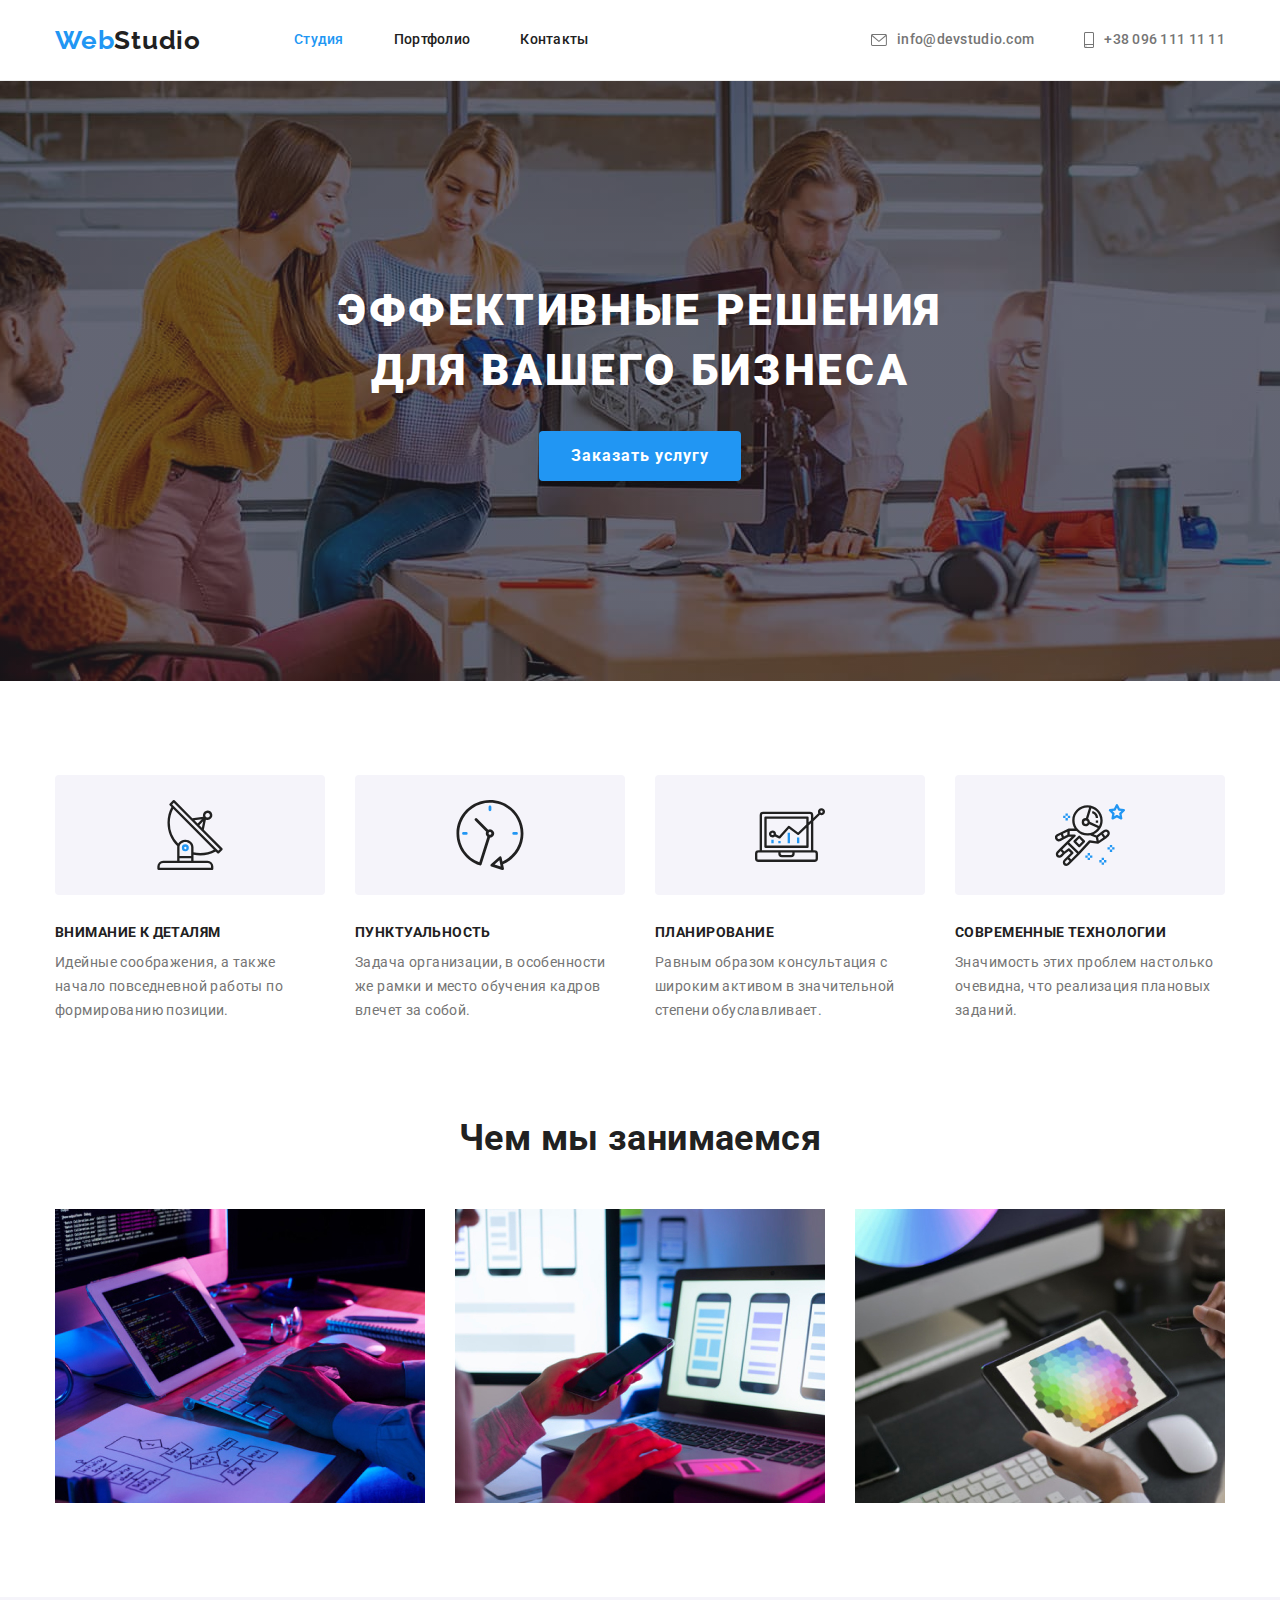
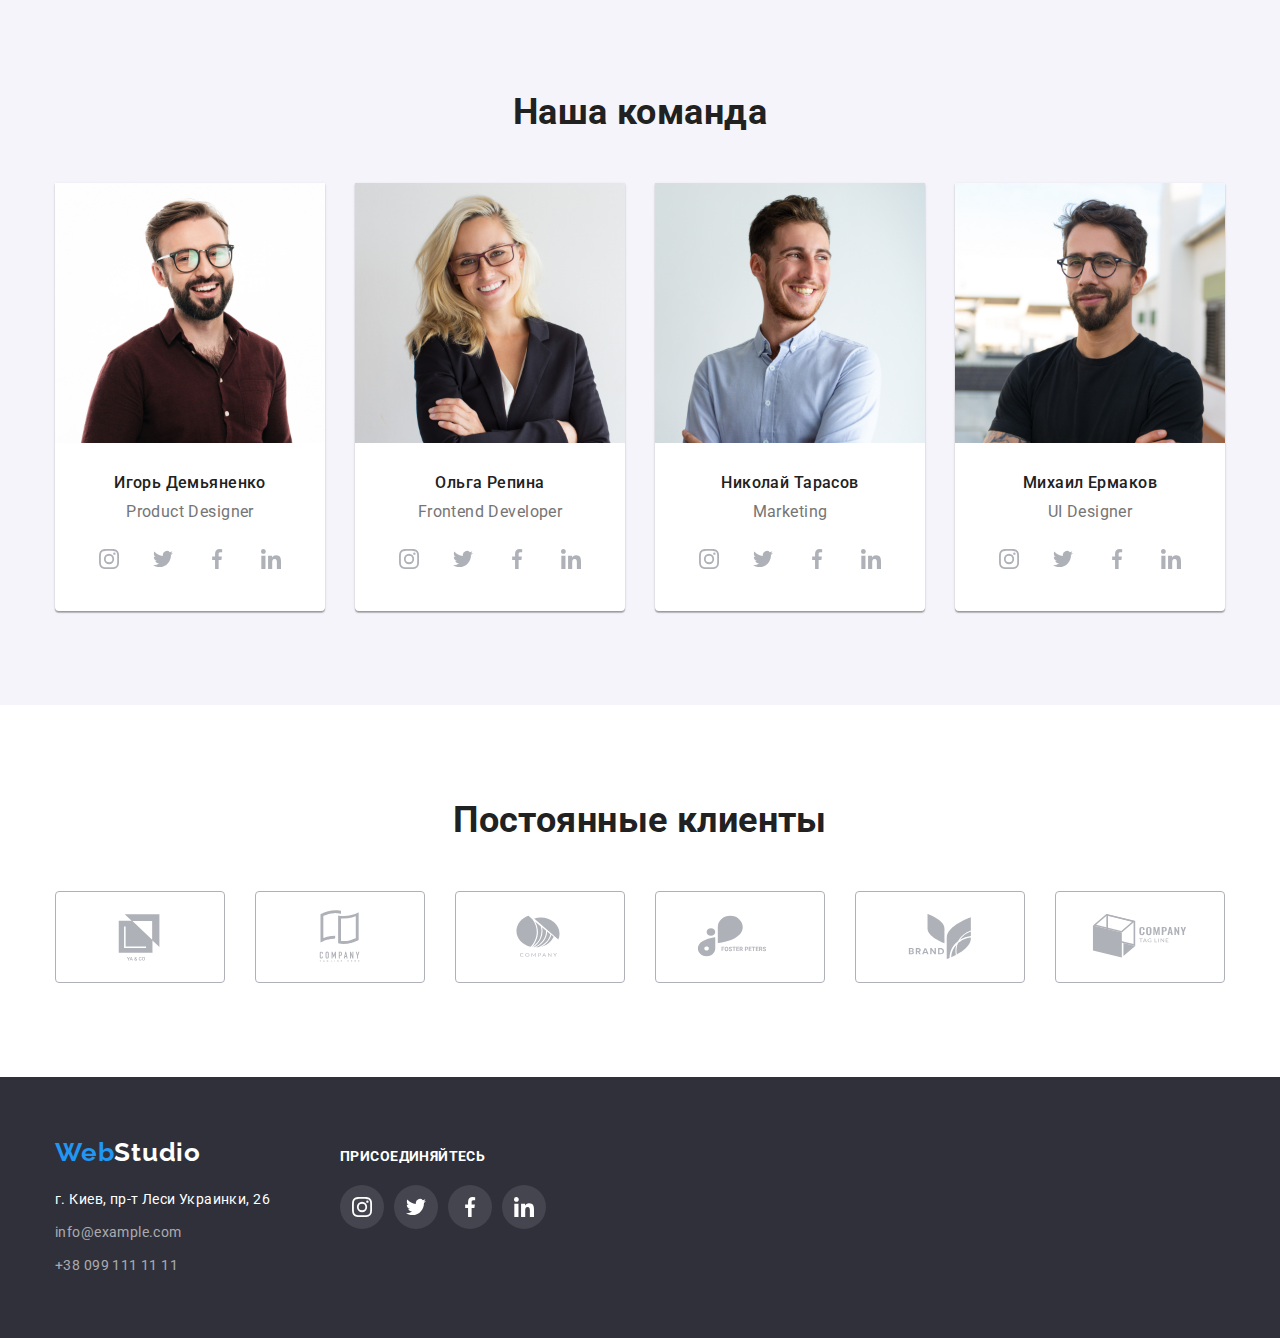
==== commit 768a0bdd: "Исправляет фокус на портфолио и и позиционировании в соц сылках" ====
--- a/index.html
+++ b/index.html
@@ -130,37 +130,39 @@
                         <div class="employee-content">
                             <h3 class="employee-name">Игорь Демьяненко</h3>
                             <p lang="en" class="employee-position">Product Designer</p>
-                        </div>
-                        <ul class="socials-list list">
-                            <li class="socials-item">
-                                <a href="" target="_blank" rel="noopener nofollow" class="socials-link">
-                                    <svg class="socials-icon">
-                                        <use href="./img/sprite.svg#instagram"></use>
-                                    </svg>
-                                </a>
-                            </li>
-                            <li class="socials-item">
-                                <a href="" target="_blank" rel="noopener nofollow" class="socials-link">
-                                    <svg class="socials-icon">
-                                        <use href="./img/sprite.svg#twitter"></use>
-                                    </svg>
-                                </a>
-                            </li>
-                            <li class="socials-item">
-                                <a href="" target="_blank" rel="noopener nofollow" class="socials-link">
-                                    <svg class="socials-icon">
-                                        <use href="./img/sprite.svg#facebook"></use>
-                                    </svg>
-                                </a>
-                            </li>
-                            <li class="socials-item">
-                                <a href="" target="_blank" rel="noopener nofollow" class="socials-link">
-                                    <svg class="socials-icon">
-                                        <use href="./img/sprite.svg#linkedin"></use>
-                                    </svg>
-                                </a>
-                            </li>
-                        </ul>
+
+                            <ul class="socials-list list">
+                                <li class="socials-item">
+                                    <a href="" target="_blank" rel="noopener nofollow" class="socials-link">
+                                        <svg class="socials-icon">
+                                            <use href="./img/sprite.svg#instagram"></use>
+                                        </svg>
+                                    </a>
+                                </li>
+                                <li class="socials-item">
+                                    <a href="" target="_blank" rel="noopener nofollow" class="socials-link">
+                                        <svg class="socials-icon">
+                                            <use href="./img/sprite.svg#twitter"></use>
+                                        </svg>
+                                    </a>
+                                </li>
+                                <li class="socials-item">
+                                    <a href="" target="_blank" rel="noopener nofollow" class="socials-link">
+                                        <svg class="socials-icon">
+                                            <use href="./img/sprite.svg#facebook"></use>
+                                        </svg>
+                                    </a>
+                                </li>
+                                <li class="socials-item">
+                                    <a href="" target="_blank" rel="noopener nofollow" class="socials-link">
+                                        <svg class="socials-icon">
+                                            <use href="./img/sprite.svg#linkedin"></use>
+                                        </svg>
+                                    </a>
+                                </li>
+                            </ul>
+                        </div>
+
                     </li>
 
                     <li class="employee">
@@ -168,111 +170,114 @@
                         <div class="employee-content">
                             <h3 class="employee-name">Ольга Репина</h3>
                             <p lang="en" class="employee-position">Frontend Developer</p>
-                        </div>
-                        <ul class="socials-list list">
-                            <li class="socials-item">
-                                <a href="" target="_blank" rel="noopener nofollow" class="socials-link">
-                                    <svg class="socials-icon">
-                                        <use href="./img/sprite.svg#instagram"></use>
-                                    </svg>
-                                </a>
-                            </li>
-                            <li class="socials-item">
-                                <a href="" target="_blank" rel="noopener nofollow" class="socials-link">
-                                    <svg class="socials-icon">
-                                        <use href="./img/sprite.svg#twitter"></use>
-                                    </svg>
-                                </a>
-                            </li>
-                            <li class="socials-item">
-                                <a href="" target="_blank" rel="noopener nofollow" class="socials-link">
-                                    <svg class="socials-icon">
-                                        <use href="./img/sprite.svg#facebook"></use>
-                                    </svg>
-                                </a>
-                            </li>
-                            <li class="socials-item">
-                                <a href="" target="_blank" rel="noopener nofollow" class="socials-link">
-                                    <svg class="socials-icon">
-                                        <use href="./img/sprite.svg#linkedin"></use>
-                                    </svg>
-                                </a>
-                            </li>
-                        </ul>
+                        
+                            <ul class="socials-list list">
+                                <li class="socials-item">
+                                    <a href="" target="_blank" rel="noopener nofollow" class="socials-link">
+                                        <svg class="socials-icon">
+                                            <use href="./img/sprite.svg#instagram"></use>
+                                        </svg>
+                                    </a>
+                                </li>
+                                <li class="socials-item">
+                                    <a href="" target="_blank" rel="noopener nofollow" class="socials-link">
+                                        <svg class="socials-icon">
+                                            <use href="./img/sprite.svg#twitter"></use>
+                                        </svg>
+                                    </a>
+                                </li>
+                                <li class="socials-item">
+                                    <a href="" target="_blank" rel="noopener nofollow" class="socials-link">
+                                        <svg class="socials-icon">
+                                            <use href="./img/sprite.svg#facebook"></use>
+                                        </svg>
+                                    </a>
+                                </li>
+                                <li class="socials-item">
+                                    <a href="" target="_blank" rel="noopener nofollow" class="socials-link">
+                                        <svg class="socials-icon">
+                                            <use href="./img/sprite.svg#linkedin"></use>
+                                        </svg>
+                                    </a>
+                                </li>
+                            </ul>
+                        </div>
                     </li>
                     <li class="employee">
                         <img src="./img/employee3.jpg" alt="Фото маркетолога" width="270">
                         <div class="employee-content">
                             <h3 class="employee-name">Николай Тарасов</h3>
                             <p lang="en" class="employee-position">Marketing</p>
-                        </div>
-                        <ul class="socials-list list">
-                            <li class="socials-item">
-                                <a href="" target="_blank" rel="noopener nofollow" class="socials-link">
-                                    <svg class="socials-icon">
-                                        <use href="./img/sprite.svg#instagram"></use>
-                                    </svg>
-                                </a>
-                            </li>
-                            <li class="socials-item">
-                                <a href="" target="_blank" rel="noopener nofollow" class="socials-link">
-                                    <svg class="socials-icon">
-                                        <use href="./img/sprite.svg#twitter"></use>
-                                    </svg>
-                                </a>
-                            </li>
-                            <li class="socials-item">
-                                <a href="" target="_blank" rel="noopener nofollow" class="socials-link">
-                                    <svg class="socials-icon">
-                                        <use href="./img/sprite.svg#facebook"></use>
-                                    </svg>
-                                </a>
-                            </li>
-                            <li class="socials-item">
-                                <a href="" target="_blank" rel="noopener nofollow" class="socials-link">
-                                    <svg class="socials-icon">
-                                        <use href="./img/sprite.svg#linkedin"></use>
-                                    </svg>
-                                </a>
-                            </li>
-                        </ul>
+                        
+                            <ul class="socials-list list">
+                                <li class="socials-item">
+                                    <a href="" target="_blank" rel="noopener nofollow" class="socials-link">
+                                        <svg class="socials-icon">
+                                            <use href="./img/sprite.svg#instagram"></use>
+                                        </svg>
+                                    </a>
+                                </li>
+                                <li class="socials-item">
+                                    <a href="" target="_blank" rel="noopener nofollow" class="socials-link">
+                                        <svg class="socials-icon">
+                                            <use href="./img/sprite.svg#twitter"></use>
+                                        </svg>
+                                    </a>
+                                </li>
+                                <li class="socials-item">
+                                    <a href="" target="_blank" rel="noopener nofollow" class="socials-link">
+                                        <svg class="socials-icon">
+                                            <use href="./img/sprite.svg#facebook"></use>
+                                        </svg>
+                                    </a>
+                                </li>
+                                <li class="socials-item">
+                                    <a href="" target="_blank" rel="noopener nofollow" class="socials-link">
+                                        <svg class="socials-icon">
+                                            <use href="./img/sprite.svg#linkedin"></use>
+                                        </svg>
+                                    </a>
+                                </li>
+                            </ul>
+                        </div>
                     </li>
                     <li class="employee">
                         <img src="./img/employee4.jpg" alt="Фото дизайнера интерфейсов" width="270">
                         <div class="employee-content">
                             <h3 class="employee-name">Михаил Ермаков</h3>
                             <p lang="en" class="employee-position">UI Designer</p>
-                        </div>
-                        <ul class="socials-list list">
-                            <li class="socials-item">
-                                <a href="" target="_blank" rel="noopener nofollow" class="socials-link">
-                                    <svg class="socials-icon">
-                                        <use href="./img/sprite.svg#instagram"></use>
-                                    </svg>
-                                </a>
-                            </li>
-                            <li class="socials-item">
-                                <a href="" target="_blank" rel="noopener nofollow" class="socials-link">
-                                    <svg class="socials-icon">
-                                        <use href="./img/sprite.svg#twitter"></use>
-                                    </svg>
-                                </a>
-                            </li>
-                            <li class="socials-item">
-                                <a href="" target="_blank" rel="noopener nofollow" class="socials-link">
-                                    <svg class="socials-icon">
-                                        <use href="./img/sprite.svg#facebook"></use>
-                                    </svg>
-                                </a>
-                            </li>
-                            <li class="socials-item">
-                                <a href="" target="_blank" rel="noopener nofollow" class="socials-link">
-                                    <svg class="socials-icon">
-                                        <use href="./img/sprite.svg#linkedin"></use>
-                                    </svg>
-                                </a>
-                            </li>
-                        </ul>
+                        
+                            <ul class="socials-list list">
+                                <li class="socials-item">
+                                    <a href="" target="_blank" rel="noopener nofollow" class="socials-link">
+                                        <svg class="socials-icon">
+                                            <use href="./img/sprite.svg#instagram"></use>
+                                        </svg>
+                                    </a>
+                                </li>
+                                <li class="socials-item">
+                                    <a href="" target="_blank" rel="noopener nofollow" class="socials-link">
+                                        <svg class="socials-icon">
+                                            <use href="./img/sprite.svg#twitter"></use>
+                                        </svg>
+                                    </a>
+                                </li>
+                                <li class="socials-item">
+                                    <a href="" target="_blank" rel="noopener nofollow" class="socials-link">
+                                        <svg class="socials-icon">
+                                            <use href="./img/sprite.svg#facebook"></use>
+                                        </svg>
+                                    </a>
+                                </li>
+                                <li class="socials-item">
+                                    <a href="" target="_blank" rel="noopener nofollow" class="socials-link">
+                                        <svg class="socials-icon">
+                                            <use href="./img/sprite.svg#linkedin"></use>
+                                        </svg>
+                                    </a>
+                                </li>
+                            </ul>
+                        </div>
                     </li>
                 </ul>
             </div>
@@ -346,7 +351,7 @@
                 </address>
             </div>
             <div class="footer-socials">
-                <p class="text">ПРИСОЕДИНЯЙТЕСЬ</p>
+                <p class="text">присоединяйтесь</p>
 
                 <ul class="socials-list list">
                     <li class="socials-item">
--- a/css/styles.css
+++ b/css/styles.css
@@ -144,6 +144,9 @@
             rgba(47, 48, 58, 0.4),
             rgba(47, 48, 58, 0.4)), 
         url(../img/hero-background.jpg);
+    background-size: cover;
+    background-position: center;
+    background-repeat: no-repeat;
 }
 .hero-title {
     margin: 0 auto 30px auto;
@@ -185,6 +188,7 @@
 }
 .footer-box {
     display: flex;
+    align-items: baseline;
 }
 .footer-contacts-box {
     margin-right: 70px;
@@ -211,12 +215,12 @@
 }
 
 .footer-socials>.text {
-    margin-top: 12px;
     margin-bottom: 20px;
 
     font-weight: 700;
     line-height: 1.14;
     color: var(--primery-bgr-color);
+    text-transform: uppercase;
 }
 
 .socials-list {
@@ -228,7 +232,10 @@
 }
 
 .socials-link {
-    display: block;
+    display: flex;
+    justify-content: center;
+    align-items: center;
+
     width: 44px;
     height: 44px;
     border-radius: 50%;
@@ -239,7 +246,6 @@
 }
 
 .socials-icon {
-    margin: 12px;
     width: 20px;
     height: 20px;
 }
@@ -289,18 +295,18 @@
     margin-right: 30px;
 }
 .feature-thumb{
+    display: flex;
+    justify-content: center;
+    align-items: center;
     margin-bottom: 30px;
-    padding-top: 25px;
-    padding-bottom: 25px;
+
     width: 270px;
     height: 120px;
     border-radius: 4px;
-    text-align: center;
 
     background-color: var(--secondary-bgr-color);
 }
 .feature-icon {
-    margin-left: auto;
     width: 70px;
     height: 70px;
 
@@ -347,7 +353,7 @@
 }
 .employee-content {
     padding-top: 30px;
-    padding-bottom: 16px;
+    padding-bottom: 30px;
 }
 .employee-name, .employee-position {
     font-size: 16px;
@@ -359,9 +365,11 @@
 
     font-weight: 500;
 }
+.employee-position {
+    margin-bottom: 16px;
+}
 .employees .socials-list {
     justify-content: center;
-    margin-bottom: 30px;
 }     
 .employees .socials-icon {    
     fill: #AFB1B8;
@@ -379,7 +387,9 @@
 /*Clients*/
 .clients-list{
     display: flex;
-    justify-content: space-between;
+}
+.clients-item:not(:last-child) {
+    margin-right: 30px;
 }
 .clients-link {
     display: flex;
@@ -394,7 +404,6 @@
 .clients-logo {
     width: 106px;
     height: 60px;
-    object-position: center;
     fill: #AFB1B8;
 }
 .clients-link:hover,
@@ -422,7 +431,7 @@
 .portfolio-button {
     padding: 6px 22px;
     border: 0;
-    border-radius: 4px;
+        border-radius: 4px;
 
     color: var(--title-color);
     background-color: var(--secondary-bgr-color);
@@ -462,15 +471,17 @@
 .case-item:nth-last-child(-n+3) {
     margin-bottom: 0;
 }*/
-.case-item:hover,
-.case-item:focus {
-    box-shadow: 0px 1px 1px rgba(0, 0, 0, 0.12), 
-                0px 4px 4px rgba(0, 0, 0, 0.06), 
-                1px 4px 6px rgba(0, 0, 0, 0.16);
-}
+
 
 .case-link {
+    display: block;
     text-decoration: none;
+}
+.case-link:hover,
+.case-link:focus {
+    box-shadow: 0px 1px 1px rgba(0, 0, 0, 0.12),
+        0px 4px 4px rgba(0, 0, 0, 0.06),
+        1px 4px 6px rgba(0, 0, 0, 0.16);
 }
 .case-content {
     padding: 20px 24px;
